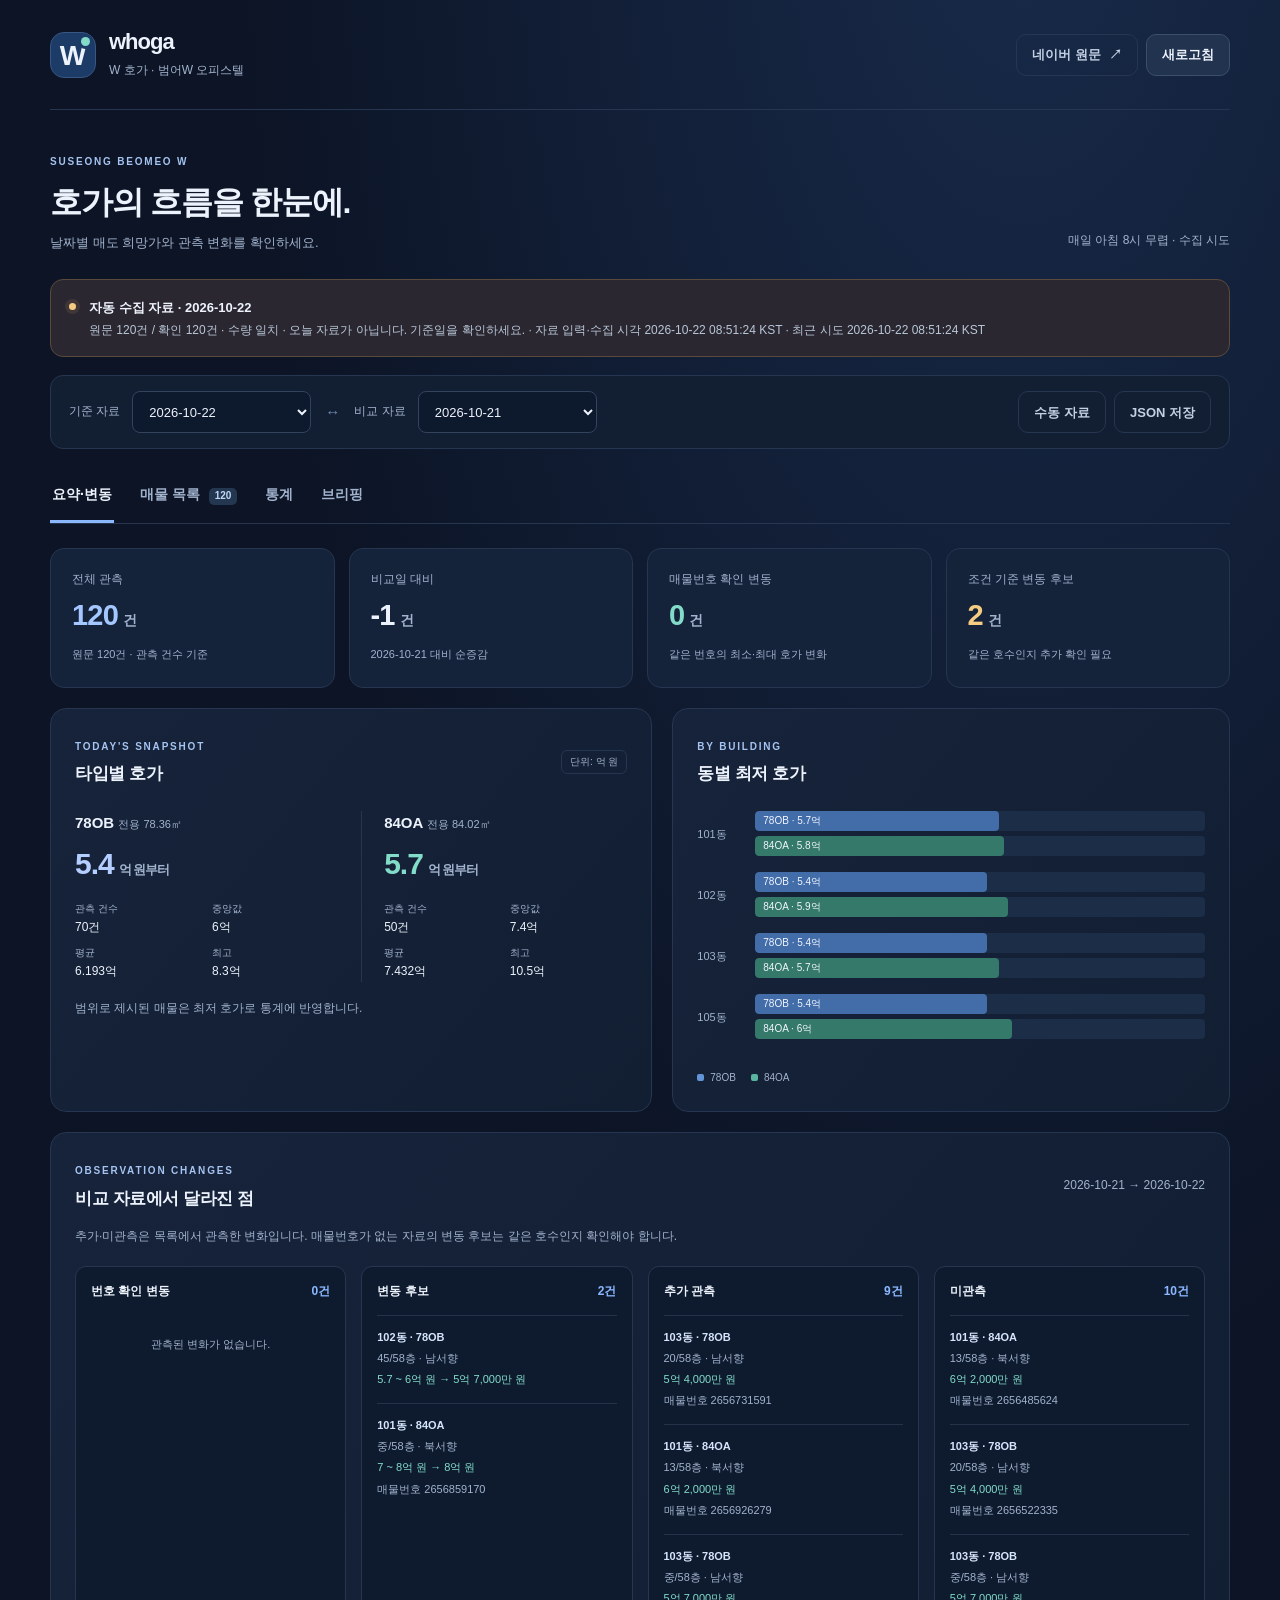
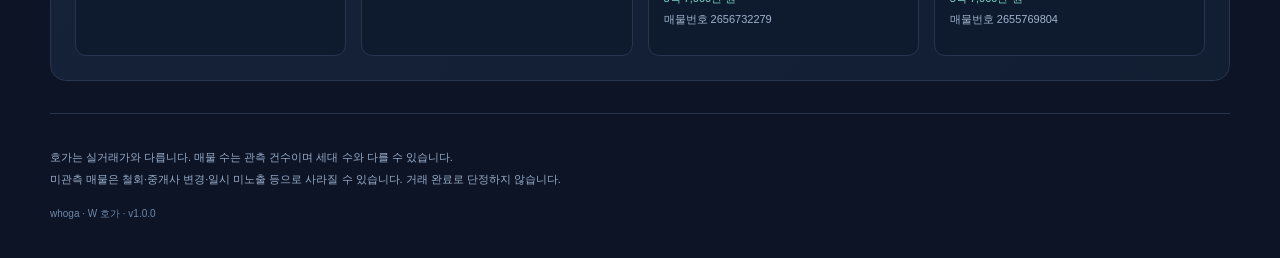
==== index.html @ 952a5834 "Improve plain text listing layout and prioritize price changes" ====
<!doctype html>
<html lang="ko">
<head>
  <meta charset="utf-8">
  <meta name="viewport" content="width=device-width,initial-scale=1">
  <meta name="theme-color" content="#0c1425">
  <meta name="description" content="수성범어W 오피스텔의 날짜별 매도 호가와 관측 변화를 확인합니다.">
  <title>whoga · W 호가 | 범어W 오피스텔</title>
  <link rel="icon" href="assets/favicon.svg" type="image/svg+xml">
  <link rel="stylesheet" href="assets/style.css?v=20261022-text">
  <script type="module" src="assets/app.mjs?v=20261022-text"></script>
</head>
<body>
  <a class="skip" href="#main">본문으로 이동</a>
  <div class="shell">
    <header class="header">
      <a class="brand" href="./" aria-label="whoga W 호가 홈"><span class="logo" aria-hidden="true">W<span></span></span><span><strong>whoga</strong><small>W 호가 · 범어W 오피스텔</small></span></a>
      <div class="header-actions"><a id="sourceLink" class="button quiet" href="https://fin.land.naver.com/complexes/140635?tab=article&articleTradeTypes=A1" target="_blank" rel="noopener noreferrer">네이버 원문 <span aria-hidden="true">↗</span></a><button id="refreshBtn" class="button" type="button">새로고침</button></div>
    </header>
    <main id="main">
      <div class="intro"><div><span class="eyebrow">SUSEONG BEOMEO W</span><h1>호가의 흐름을 한눈에.</h1><p>날짜별 매도 희망가와 관측 변화를 확인하세요.</p></div><span class="schedule" id="scheduleLabel">매일 오전 8:13 전후 · 한국시간</span></div>
      <section id="statusBanner" class="status-banner" aria-live="polite"><span class="status-dot"></span><div><strong>자료를 불러오고 있습니다.</strong><p>저장된 날짜별 데이터를 확인합니다.</p></div></section>
      <section class="toolbar" aria-label="비교 날짜 선택">
        <label>기준 자료<select id="snapshotSelect" disabled><option>불러오는 중</option></select></label>
        <span class="compare-arrow" aria-hidden="true">↔</span>
        <label>비교 자료<select id="compareSelect" disabled><option>비교 없음</option></select></label>
        <div class="toolbar-actions"><button class="button quiet" id="openImportBtn" type="button" aria-expanded="false" aria-controls="importPanel">수동 자료</button><button class="button quiet" id="exportJsonBtn" type="button" disabled>JSON 저장</button></div>
      </section>
      <section id="importPanel" class="panel import-panel" hidden aria-labelledby="importHeading">
        <div class="section-head"><div><h2 id="importHeading">수동 자료 가져오기</h2><p>자료 분석 → 결과 확인 → 서버에 저장. 저장한 자료는 날짜별로 누적됩니다.</p></div><button type="button" class="button quiet" id="closeImportBtn">닫기</button></div>
        <div class="import-grid"><div><label class="file-label" for="jsonInput">JSON 파일 선택</label><input type="file" id="jsonInput" accept="application/json,.json"><p class="muted">기존 스냅샷 모음 또는 날짜별 파일을 불러올 수 있습니다.</p><button id="clearLocalBtn" class="button quiet" type="button">이 기기의 수동 자료 지우기</button></div><div><label for="rawDate">원문 기준일</label><input type="date" id="rawDate"><label for="rawInput">네이버 매물 목록 전체 복사</label><textarea id="rawInput" rows="6" placeholder="매물 N개 등 총수와 각 매물의 동·타입·층·향·호가가 필요합니다."></textarea><button id="parseRawBtn" class="button primary" type="button">검사 후 가져오기</button></div></div><p id="importResult" class="muted" role="status"></p>
        <div class="server-save-panel">
          <div class="section-head"><div><h3>누적자료에 저장</h3><p id="pendingSaveCount">서버 미저장 0개</p></div><button id="saveServerBtn" class="button primary" type="button" disabled>서버에 저장</button></div>
          <p class="footnote">상단 ‘기준 자료’에서 선택한 수동 자료 1개를 저장합니다. 기존 자료도 선택해 저장할 수 있으며, 저장된 자료는 공개 사이트에서 함께 조회됩니다.</p>
          <details id="githubSetup"><summary>GitHub 저장 연결</summary><p class="muted">PoeticEcho/whoga 저장소의 Contents 읽기·쓰기 권한이 있는 토큰을 입력하세요. 토큰은 이 탭에서만 유지하며 기기에 기록하지 않습니다.</p><label for="githubToken">GitHub 연결 토큰</label><input id="githubToken" type="password" autocomplete="off" spellcheck="false" autocapitalize="none" placeholder="연결 토큰 입력"><p class="footnote"><a href="https://github.com/settings/personal-access-tokens/new" target="_blank" rel="noopener noreferrer">GitHub에서 토큰 만들기 ↗</a> · Repository access에서 whoga만 선택 → Contents: Read and write</p></details>
          <div class="server-connection"><span id="githubConnectionStatus" class="muted">서버 저장 시 GitHub 연결을 확인합니다.</span><button id="disconnectGithubBtn" class="button quiet" type="button">연결 해제</button></div>
          <p id="serverSaveStatus" role="status" aria-live="polite">분석한 자료를 선택하면 서버에 저장할 수 있습니다.</p><a id="serverSaveLink" target="_blank" rel="noopener noreferrer" hidden>저장 기록 확인 ↗</a>
        </div>
      </section>
      <div class="tabbar" role="tablist" aria-label="호가 메뉴">
        <button id="tab-overview" role="tab" aria-controls="panel-overview" aria-selected="true" tabindex="0" type="button">요약·변동</button>
        <button id="tab-listings" role="tab" aria-controls="panel-listings" aria-selected="false" tabindex="-1" type="button">매물 목록 <span id="listTabCount">—</span></button>
        <button id="tab-stats" role="tab" aria-controls="panel-stats" aria-selected="false" tabindex="-1" type="button">통계</button>
        <button id="tab-briefing" role="tab" aria-controls="panel-briefing" aria-selected="false" tabindex="-1" type="button">브리핑</button>
      </div>
      <div id="content" aria-busy="true">
        <section id="panel-overview" role="tabpanel" aria-labelledby="tab-overview">
          <div id="kpiGrid" class="kpi-grid"></div>
          <div class="overview-grid"><section class="panel"><div class="section-head"><div><span class="eyebrow">TODAY'S SNAPSHOT</span><h2>타입별 호가</h2></div><span class="pill">단위: 억 원</span></div><div id="typeCards" class="type-grid"></div><p class="footnote">범위로 제시된 매물은 최저 호가로 통계에 반영합니다.</p></section><section class="panel"><div class="section-head"><div><span class="eyebrow">BY BUILDING</span><h2>동별 최저 호가</h2></div></div><div id="dongChart" class="dong-chart"></div></section></div>
          <section class="panel diff-panel"><div class="section-head"><div><span class="eyebrow">OBSERVATION CHANGES</span><h2>비교 자료에서 달라진 점</h2></div><span id="compareLabel" class="muted"></span></div><p class="footnote" id="diffNote"></p><div id="diffCards" class="diff-grid"></div></section>
        </section>
        <section id="panel-listings" role="tabpanel" aria-labelledby="tab-listings" hidden>
          <div class="listing-view-bar"><label>보기 방식<select id="listingView"><option value="text">텍스트 보기</option><option value="cards">카드 보기</option></select></label><span class="muted">동·타입별로 모아 호가를 비교합니다. 현재 필터를 반영합니다.</span></div>
          <div class="panel filter-panel"><div class="filter-grid"><label>동<select id="dongFilter"><option value="">전체 동</option><option>101동</option><option>102동</option><option>103동</option><option>105동</option></select></label><label>타입<select id="typeFilter"><option value="">전체 타입</option><option>78OB</option><option>84OA</option></select></label><label>층 구간<select id="floorFilter"><option value="">전체 층</option><option>저층</option><option>중층</option><option>고층</option></select></label><label>관측 상태<select id="stateFilter"><option value="">전체 상태</option><option value="OBSERVED">추가 관측</option><option value="CHANGED">번호 확인 변동</option><option value="CANDIDATE">변동 후보</option><option value="SAME">같은 조건 유지</option></select></label><label class="search-label">검색<input type="search" id="searchInput" placeholder="층·향·중개사·설명"></label><label>정렬<select id="sortSelect"><option value="priceAsc">최저 호가순</option><option value="priceDesc">최고 호가순</option><option value="confirmDesc">확인일 최신순</option><option value="agencyDesc">공동중개 많은순</option></select></label></div><div class="filter-bottom"><label class="check-label"><input type="checkbox" id="groupToggle"> 같은 조건 묶기</label><span class="muted" id="filterCount"></span><button class="button" id="exportCsvBtn" type="button">CSV 저장</button><button class="button quiet" id="resetFiltersBtn" type="button">초기화</button></div><p id="groupNotice" class="footnote" hidden>같은 동·타입·층·향·가격을 묶어 표시합니다. 실제 동일 호수나 중복 매물 여부는 확정할 수 없습니다.</p></div>
          <section id="listingTextPanel" class="panel" hidden><div class="section-head"><div><h2>매물 텍스트</h2><p>타입 · 층 · 호가 · 중개 수를 같은 위치에서 비교합니다.</p></div><div class="report-actions"><button class="button primary" id="copyListingsBtn" type="button">목록 복사</button><button class="button" id="saveListingsBtn" type="button">TXT 저장</button></div></div><pre id="listingText" class="briefing-text plain-list aligned-list" tabindex="0" aria-label="동별 매물 목록"></pre><details class="listing-details"><summary>향 · 매물번호 · 중개사 상세 보기</summary><div id="listingDetails"></div></details></section>
          <div id="listingGrid" class="listing-grid"></div>
        </section>
        <section id="panel-stats" role="tabpanel" aria-labelledby="tab-stats" hidden>
          <section class="panel"><div class="section-head"><div><span class="eyebrow">PRICE DISTRIBUTION</span><h2>가격대별 관측 건수</h2></div></div><div id="bandChart" class="band-chart"></div></section>
          <section class="panel"><div class="section-head"><div><h2>동·타입별 상세 통계</h2><p>범위 매물의 최저값 기준 · 단위: 억 원</p></div></div><div class="table-wrap" tabindex="0" role="region" aria-label="상세 통계표. 작은 화면에서는 좌우로 이동할 수 있습니다."><table><thead><tr><th scope="col">동</th><th scope="col">타입</th><th scope="col">관측</th><th scope="col">최저</th><th scope="col">중앙값</th><th scope="col">평균</th><th scope="col">최고</th></tr></thead><tbody id="statsRows"></tbody></table></div></section>
          <section class="panel"><div class="section-head"><div><h2>보관 중인 자료</h2><p>제공 자료와 자동 수집 자료의 출처·수량을 구분합니다.</p></div></div><div id="historyList" class="history-list"></div></section>
        </section>
        <section id="panel-briefing" role="tabpanel" aria-labelledby="tab-briefing" hidden>
          <section class="panel"><div class="section-head report-head"><div><span class="eyebrow">DAILY BRIEFING</span><h2>범어W 모닝 브리핑</h2><p>선택한 자료의 실제 관측 시각·가격을 표시합니다.</p></div><div class="report-actions"><button class="button primary" id="copyBriefBtn" type="button">내용 복사</button><button class="button" id="saveBriefBtn" type="button">TXT 저장</button></div></div><label class="report-format">리포트<select id="briefingFormat"><option value="all">요약·변동</option><option value="summary">모닝 브리핑</option><option value="changes">변동 리포트</option><option value="listings">전체 매물</option></select></label><pre id="briefingText" class="briefing-text plain-list"></pre><p class="footnote">필요한 리포트를 골라 카카오톡 등에 붙여넣을 수 있습니다. 매물 목록 탭의 텍스트 보기는 필터 결과만 복사합니다.</p></section>
        </section>
      </div>
      <noscript><p class="panel">날짜별 자료를 조회하려면 브라우저의 JavaScript를 활성화해 주세요.</p></noscript>
      <footer><p>호가는 실거래가와 다릅니다. 매물 수는 관측 건수이며 세대 수와 다를 수 있습니다.</p><p>미관측 매물은 철회·중개사 변경·일시 미노출 등으로 사라질 수 있습니다. 거래 완료로 단정하지 않습니다.</p><span>whoga · W 호가 · v1.0.0</span></footer>
    </main>
  </div>
  <div id="toast" role="status" aria-live="polite" hidden></div>
</body>
</html>
---- assets/style.css ----
:root{color-scheme:dark;--bg:#0c1425;--panel:#131f34;--border:#263650;--text:#edf3fc;--muted:#a2b3cd;--blue:#8bb7ff;--mint:#82dcc9;--amber:#f6cc83;--rose:#f0a3ad}
*{box-sizing:border-box}body{margin:0;background:radial-gradient(ellipse at 80% -10%,#182b4b 0,transparent 55%),var(--bg);color:var(--text);font:15px/1.65 -apple-system,BlinkMacSystemFont,"Segoe UI","Noto Sans KR",sans-serif;word-break:keep-all}button,input,select,textarea{font:inherit}button,a,input,select,textarea{-webkit-tap-highlight-color:transparent}button,a{touch-action:manipulation}a{color:var(--blue);text-decoration:none}button{cursor:pointer}button:disabled,select:disabled{opacity:.5;cursor:wait}button:focus-visible,a:focus-visible,input:focus-visible,select:focus-visible,textarea:focus-visible,[tabindex="0"]:focus-visible{outline:3px solid var(--blue);outline-offset:3px}[hidden]{display:none!important}.shell{max-width:1240px;padding:0 30px;margin:auto}.header{display:flex;align-items:center;justify-content:space-between;gap:20px;padding:28px 0;border-bottom:1px solid var(--border)}.brand{display:flex;gap:13px;align-items:center;color:var(--text)}.brand strong{display:block;font-size:22px;line-height:1.3;letter-spacing:-1px}.brand small{font-size:12px;color:var(--muted)}.logo{position:relative;display:grid;place-items:center;width:46px;height:46px;background:#1c3b67;border:1px solid #365783;border-radius:14px;font-weight:850;font-size:28px;letter-spacing:-3px;padding-right:3px}.logo span{position:absolute;width:9px;height:9px;border-radius:50%;right:5px;top:4px;background:var(--mint);box-shadow:0 0 0 3px #1c3b67}.header-actions,.toolbar-actions{display:flex;gap:8px;align-items:center}.button{display:inline-flex;justify-content:center;align-items:center;gap:8px;min-height:42px;border:1px solid #3b4e6a;border-radius:10px;padding:8px 15px;background:#22334f;color:var(--text);font-size:13px;font-weight:600;white-space:nowrap}.button:hover{background:#304566}.button.quiet{background:transparent;border-color:var(--border);color:#c3d0e3}.button.quiet:hover{background:#1c2c45}.button.primary{background:#9fc3ff;border-color:transparent;color:#102240}.button.primary:hover{background:#b5d1ff}.intro{display:flex;align-items:end;justify-content:space-between;gap:20px;margin:38px 0 25px}.eyebrow{font-size:10px;letter-spacing:1.8px;font-weight:750;color:#a5c4f1}.intro h1{font-size:32px;font-weight:750;line-height:1.35;letter-spacing:-1.2px;margin:8px 0}.intro p,.section-head p{color:var(--muted);margin:6px 0 0;font-size:13px}.schedule{font-size:12px;color:var(--muted);white-space:nowrap;padding-bottom:3px}.status-banner{display:flex;gap:13px;align-items:flex-start;background:#162a3b;border:1px solid #2b4a5e;border-radius:13px;padding:15px 18px;margin-bottom:18px}.status-banner strong{font-size:13px}.status-banner p{font-size:12px;margin:2px 0 0;color:#b8c7d8}.status-dot{flex-shrink:0;margin-top:8px;width:7px;height:7px;background:var(--mint);border-radius:50%;box-shadow:0 0 0 4px #82dcc919}.status-banner.warn{background:#2b2730;border-color:#5a4a3c}.status-banner.warn .status-dot{background:var(--amber);box-shadow:0 0 0 4px #f6cc8318}.status-banner.error{background:#302330;border-color:#65424e}.status-banner.error .status-dot{background:var(--rose);box-shadow:0 0 0 4px #f0a3ad18}.toolbar{display:flex;align-items:center;gap:14px;background:#121f33;border:1px solid var(--border);border-radius:13px;padding:15px 18px}.toolbar label{display:flex;gap:12px;align-items:center;font-size:12px;color:var(--muted)}label{display:block;font-size:12px;color:var(--muted)}select,input[type="search"],input[type="date"],textarea{color:var(--text);background:#0d192d;border:1px solid #33435d;border-radius:8px;padding:9px 12px;min-height:42px;max-width:100%;font-size:13px}select{cursor:pointer}textarea{resize:vertical;width:100%;margin:7px 0 12px;font-family:inherit;word-break:break-word}select option{background:#16243c}.toolbar select{max-width:240px}.compare-arrow{color:#6f88ad}.toolbar-actions{margin-left:auto}.tabbar{display:flex;gap:24px;overflow-x:auto;border-bottom:1px solid var(--border);margin:20px 0 24px}.tabbar button{background:none;border:none;border-bottom:3px solid transparent;color:var(--muted);padding:14px 2px;font-size:14px;white-space:nowrap;font-weight:650;min-height:50px}.tabbar button[aria-selected="true"]{border-color:var(--blue);color:var(--text)}.tabbar span{display:inline-block;color:#c0d7f7;background:#243750;padding:0 6px;margin-left:5px;border-radius:5px;font-size:10px}.panel{background:linear-gradient(130deg,#16233a,#121e32);border:1px solid var(--border);border-radius:16px;padding:24px;margin-bottom:20px}.section-head{display:flex;align-items:center;justify-content:space-between;gap:15px;margin-bottom:20px}.section-head h2{font-size:17px;margin:3px 0;font-weight:650;letter-spacing:-.4px}.section-head .muted{font-size:12px}.pill{font-size:10px;color:var(--muted);border:1px solid var(--border);border-radius:6px;padding:3px 8px;white-space:nowrap}.kpi-grid{display:grid;grid-template-columns:repeat(4,1fr);gap:14px;margin-bottom:20px}.kpi{border:1px solid var(--border);border-radius:14px;background:#14223a;padding:21px}.kpi p{color:var(--muted);font-size:12px;margin:0}.kpi strong{display:block;font-size:29px;letter-spacing:-.8px;font-weight:700;margin:5px 0;line-height:1.4}.kpi small{font-size:11px;color:var(--muted)}.kpi .unit{font-size:14px;color:var(--muted);margin-left:5px}.kpi.blue strong{color:#a5c7ff}.kpi.mint strong{color:var(--mint)}.kpi.amber strong{color:var(--amber)}.overview-grid{display:grid;grid-template-columns:1.08fr 1fr;gap:20px}.type-grid{display:grid;grid-template-columns:1fr 1fr;gap:20px}.type-card+ .type-card{border-left:1px solid var(--border);padding-left:22px}.type-card h3{margin:0 0 8px;font-size:15px}.type-card h3 small{font-size:11px;color:var(--muted);font-weight:400}.type-card .type-min{font-size:30px;line-height:1.3;font-weight:700;letter-spacing:-1px;color:#b3ceff}.type-card:last-child .type-min{color:var(--mint)}.type-card .type-min span{font-size:13px;color:var(--muted);margin-left:5px}.type-meta{display:grid;grid-template-columns:1fr 1fr;gap:8px;margin-top:18px;font-size:12px}.type-meta span{color:var(--muted);display:block;font-size:10px}.footnote,.muted{color:var(--muted);font-size:12px}.footnote{margin:16px 0 0;line-height:1.7}.dong-chart{display:grid;gap:16px}.dong-row{display:grid;grid-template-columns:44px 1fr;gap:14px;align-items:center}.dong-row>span{font-size:11px;color:var(--muted)}.dong-bars{display:grid;gap:5px}.price-bar{position:relative;height:20px;border-radius:4px;background:#1b2d47;overflow:hidden}.price-bar i{display:block;height:100%;background:#426da9;border-radius:4px}.price-bar.mint i{background:#347969}.price-bar span{position:absolute;top:0;left:8px;font-size:10px;color:#f1f5fe;line-height:20px}.chart-legend{font-size:10px;color:var(--muted);margin-top:15px;display:flex;gap:15px}.chart-legend span:before{content:"";display:inline-block;width:7px;height:7px;background:#6394d7;border-radius:2px;margin-right:6px}.chart-legend span:last-child:before{background:#59b4a0}.diff-panel>.footnote{margin-top:-10px;margin-bottom:20px}.diff-grid{display:grid;grid-template-columns:repeat(4,minmax(0,1fr));gap:15px}.diff-column{background:#0e1b2f;border:1px solid var(--border);border-radius:11px;padding:15px;min-width:0}.diff-title{display:flex;justify-content:space-between;gap:10px;font-size:12px;margin:0 0 13px}.diff-title span{color:var(--blue)}.diff-list{max-height:325px;overflow-y:auto;scrollbar-width:thin}.diff-item{padding:12px 0;border-top:1px solid #25334a;font-size:11px}.diff-item strong{display:block;font-weight:600;color:#d6e5fc}.diff-item .price{color:var(--mint);display:block;margin:3px 0}.diff-item p{color:var(--muted);margin:3px 0}.empty{padding:28px 15px;color:var(--muted);font-size:13px;text-align:center}.diff-list>.empty{padding:20px 0;font-size:11px}.filter-grid{display:grid;grid-template-columns:repeat(4,1fr) 1.7fr 1.35fr;gap:12px}.filter-grid select,.filter-grid input{display:block;width:100%;margin-top:5px}.filter-bottom{display:flex;align-items:center;gap:12px;margin-top:18px;flex-wrap:wrap}.filter-bottom #filterCount{margin-right:auto}.check-label{display:flex;gap:6px;align-items:center;min-height:40px}.check-label input{accent-color:var(--blue);width:16px;height:16px}.filter-bottom .button{min-height:36px;font-size:11px;padding:5px 12px}.listing-grid{display:grid;grid-template-columns:repeat(3,minmax(0,1fr));gap:15px}.listing-card{background:#14223a;border:1px solid var(--border);border-radius:13px;padding:19px;min-width:0}.listing-head{display:flex;justify-content:space-between;gap:8px;font-size:12px;align-items:center}.listing-head strong{font-weight:650}.badge{font-size:9px;padding:2px 7px;border-radius:5px;border:1px solid #395170;color:#b2c9e9;white-space:nowrap}.badge.OBSERVED{color:var(--mint);border-color:#356454;background:#173831}.badge.CHANGED{color:#b7d2ff;background:#203e65}.badge.CANDIDATE{color:var(--amber);border-color:#655239;background:#332d25}.listing-price{font-size:23px;letter-spacing:-.8px;font-weight:700;line-height:1.35;margin:14px 0 5px;word-break:normal}.listing-meta{font-size:12px;color:#bacbe2;margin:0}.listing-desc{color:var(--muted);font-size:11px;margin:12px 0 0;line-height:1.8;overflow-wrap:anywhere}.listing-foot{border-top:1px solid var(--border);margin-top:14px;padding-top:11px;display:flex;gap:8px;justify-content:space-between;font-size:10px;color:var(--muted)}.listing-foot span{overflow-wrap:anywhere}.listing-count{display:block;margin-top:12px;font-size:11px;color:var(--amber)}.table-wrap{overflow-x:auto}table{border-collapse:collapse;text-align:right;white-space:nowrap;width:100%;font-size:12px}th,td{padding:13px 12px;border-bottom:1px solid var(--border)}th{color:var(--muted);font-weight:500;font-size:11px}th:first-child,td:first-child{text-align:left}td:nth-child(4){color:var(--mint)}tbody tr:last-child td{border:0}.band-chart{display:grid;gap:12px}.band-row{display:grid;grid-template-columns:80px 1fr 40px;gap:15px;font-size:12px;align-items:center}.band-track{height:22px;background:#0e1b2f;border-radius:5px;display:flex;overflow:hidden}.band-track i{background:#5d87c1}.band-track i+ i{background:#55aa96}.band-row strong{font-weight:500;color:var(--muted);text-align:right}.history-list{display:grid}.history-row{display:grid;grid-template-columns:1.6fr 1fr 1fr 1.4fr;gap:16px;padding:14px 0;border-top:1px solid var(--border);font-size:12px;align-items:center}.history-row .warn-text{color:var(--amber)}.history-row>span:last-child{text-align:right}.briefing-text{padding:24px;background:#0b1729;border:1px solid var(--border);border-radius:12px;font:14px/2 -apple-system,BlinkMacSystemFont,"Segoe UI",sans-serif;white-space:pre-wrap;word-break:keep-all}.info-note{padding:14px 16px;border-radius:9px;background:#1b2b43;font-size:12px;color:#b7c7dd}.import-panel{margin-top:16px}.import-grid{display:grid;grid-template-columns:1fr 1.4fr;gap:28px}.file-label{margin-bottom:10px}.import-grid input[type="file"]{width:100%;font-size:12px}.import-grid input[type="file"]::file-selector-button{padding:9px 12px;background:#253954;border:1px solid #455b7a;border-radius:7px;color:#ecf3ff;margin-right:8px;cursor:pointer}.import-grid input[type="date"]{margin:7px 0 14px}.import-grid .muted{margin:12px 0 20px}footer{padding:30px 0 35px;margin-top:32px;border-top:1px solid var(--border);color:#9aaecb;font-size:11px}footer p{margin:4px 0}footer span{display:block;margin-top:18px;color:#6f87a9;font-size:10px}#toast{position:fixed;bottom:22px;left:50%;transform:translateX(-50%);padding:12px 20px;max-width:calc(100% - 30px);background:#d3e4fc;color:#112743;border-radius:10px;box-shadow:0 6px 30px #0005;font-size:13px;z-index:20}.skip{position:absolute;left:10px;top:-100px;padding:10px;background:#b1cfff;color:#112743;z-index:50}.skip:focus{top:10px}.good-text{color:var(--mint)}.warn-text{color:var(--amber)}
@media(max-width:1100px){.diff-grid{grid-template-columns:repeat(2,minmax(0,1fr))}.filter-grid{grid-template-columns:repeat(4,1fr)}.search-label{grid-column:span 2}.filter-grid label:last-child{grid-column:span 2}.toolbar{flex-wrap:wrap}.toolbar-actions{margin-left:0}.listing-grid{grid-template-columns:repeat(2,minmax(0,1fr))}}
@media(max-width:760px){.shell{padding:0 19px}.header{padding:20px 0;gap:10px}.brand small{font-size:10px}.brand strong{font-size:20px}.logo{width:39px;height:39px;font-size:25px;border-radius:11px}.brand{gap:10px}.header-actions .button{padding:7px 10px;font-size:11px;min-height:38px}.intro{display:block;margin:27px 0 20px}.intro h1{font-size:27px;margin:5px 0}.intro p{font-size:12px}.eyebrow{font-size:9px}.schedule{display:block;font-size:10px;margin-top:13px}.status-banner{padding:13px 14px;gap:11px}.status-banner strong{font-size:12px}.status-banner p{font-size:11px;line-height:1.7}.toolbar{padding:13px;gap:10px}.toolbar label{flex:1;min-width:0;display:block;font-size:10px}.toolbar select{display:block;width:100%;font-size:11px;padding:8px;margin-top:5px;min-height:40px}.compare-arrow{padding-top:15px;font-size:12px}.toolbar-actions{flex-basis:100%;justify-content:flex-end}.toolbar-actions .button{font-size:11px;min-height:33px;padding:5px 11px}.tabbar{gap:20px;margin-top:9px;margin-bottom:20px}.tabbar button{font-size:12px;padding:11px 0}.panel{padding:19px;border-radius:13px}.section-head{margin-bottom:17px}.section-head h2{font-size:16px}.section-head p{font-size:11px}.kpi-grid{grid-template-columns:repeat(2,1fr);gap:10px}.kpi{padding:16px}.kpi p{font-size:11px}.kpi strong{font-size:25px;margin:4px 0}.kpi small{font-size:10px}.overview-grid{grid-template-columns:1fr;gap:0}.type-card .type-min{font-size:28px}.type-meta{margin-top:15px}.diff-grid{gap:10px}.diff-column{padding:12px}.diff-title{font-size:11px;gap:5px}.diff-item{font-size:10px}.diff-panel .section-head{display:block}.diff-panel .section-head>span{display:block;margin-top:5px}.footnote{font-size:11px}.filter-grid{grid-template-columns:repeat(2,1fr);gap:11px}.filter-grid label:last-child{grid-column:span 2}.filter-bottom{gap:7px;margin-top:10px}.filter-bottom #filterCount{flex-basis:100%;font-size:11px}.check-label{font-size:11px}.listing-grid{gap:12px}.listing-card{padding:15px}.listing-price{font-size:21px}.listing-head{font-size:11px;flex-wrap:wrap}.listing-meta{font-size:11px}.listing-desc{font-size:10px}.listing-foot{display:block;font-size:9px}.listing-foot span{display:block}.listing-foot span+span{margin-top:3px}.badge{font-size:9px}.history-row{grid-template-columns:1.2fr 1fr;gap:6px;font-size:11px}.history-row>span:last-child{text-align:left}.band-row{grid-template-columns:68px 1fr 32px;gap:9px;font-size:10px}.import-grid{grid-template-columns:1fr;gap:22px}.briefing-text{padding:17px;font-size:12px}.info-note{font-size:11px}.table-wrap{margin:0 -4px}th,td{padding:10px}.section-head .button{font-size:11px;padding:7px 11px}footer{font-size:10px;margin-top:20px;padding-top:23px}}
@media(max-width:420px){.shell{padding:0 14px}.header-actions{gap:5px}.header-actions .button{padding:6px 8px;font-size:10px}.brand small{font-size:9px}.listing-grid{grid-template-columns:1fr}.listing-foot{display:flex}.listing-foot span+span{margin-top:0}.listing-head{font-size:12px}.listing-price{font-size:24px}.listing-meta{font-size:12px}.listing-desc{font-size:11px}.diff-grid{grid-template-columns:1fr}.diff-list{max-height:240px}.diff-title{font-size:12px}.diff-item{font-size:11px}.type-card+ .type-card{padding-left:15px}.type-grid{gap:15px}}
.listing-view-bar{display:flex;align-items:center;gap:16px;margin:0 0 18px;flex-wrap:wrap}.listing-view-bar label,.report-format{display:flex;align-items:center;gap:12px}.listing-view-bar select,.report-format select{min-width:145px}.report-actions{display:flex;gap:8px;flex-wrap:wrap}.report-actions .button{white-space:nowrap}.plain-list{font-family:ui-monospace,SFMono-Regular,Consolas,"Noto Sans KR",monospace;line-height:1.9;word-break:normal;overflow-wrap:anywhere;margin-bottom:0;user-select:text;min-width:0}.report-head{align-items:flex-start}.report-format{margin-bottom:18px}.report-format select{min-width:180px}
@media(max-width:760px){.report-head{flex-wrap:wrap}.report-actions{gap:7px}.report-actions .button{min-height:40px;font-size:12px;padding:7px 12px}.listing-view-bar{gap:10px}.listing-view-bar>.muted{font-size:11px}.plain-list{padding:14px;font-size:12px;line-height:1.9}.report-format select{min-height:44px}.listing-view-bar select{min-height:44px}}
@media(prefers-reduced-motion:no-preference){.button{transition:background .15s}.tabbar button{transition:color .15s,border-color .15s}}


.server-save-panel { margin-top: 20px; padding: 20px; border: 1px solid var(--line, #dce3ec); border-radius: 14px; }
.server-save-panel h3 { margin: 0 0 6px; }
.server-save-panel details { margin: 16px 0; }
.server-save-panel summary { cursor: pointer; font-weight: 600; }
.server-save-panel input { width: 100%; max-width: 560px; }
.server-save-panel p { overflow-wrap: anywhere; }
.server-connection { display: flex; align-items: center; justify-content: space-between; gap: 12px; flex-wrap: wrap; }
#serverSaveStatus { font-weight: 600; line-height: 1.7; }
#serverSaveLink { color: var(--blue, #2964df); }
@media (max-width: 600px) { .server-save-panel { padding: 14px; } .server-save-panel .section-head { align-items: flex-start; gap: 12px; flex-wrap: wrap; } }

.aligned-list{white-space:pre;overflow-x:auto;overflow-wrap:normal;word-break:normal;font-family:ui-monospace,SFMono-Regular,Menlo,Consolas,monospace;font-variant-numeric:tabular-nums;letter-spacing:0;line-height:1.85}.listing-details{margin-top:18px;font-size:13px}.listing-details summary{cursor:pointer;padding:12px 0;min-height:44px}.listing-detail-row{border-bottom:1px solid var(--border);font-size:12px}.listing-detail-row p{color:var(--muted);overflow-wrap:anywhere}.listing-details summary:focus-visible,.aligned-list:focus-visible{outline:2px solid var(--blue);outline-offset:4px}@media(max-width:760px){.aligned-list{padding:12px 8px;font-size:12px;margin-left:-8px;margin-right:-8px}.listing-detail-row summary{line-height:1.7}}
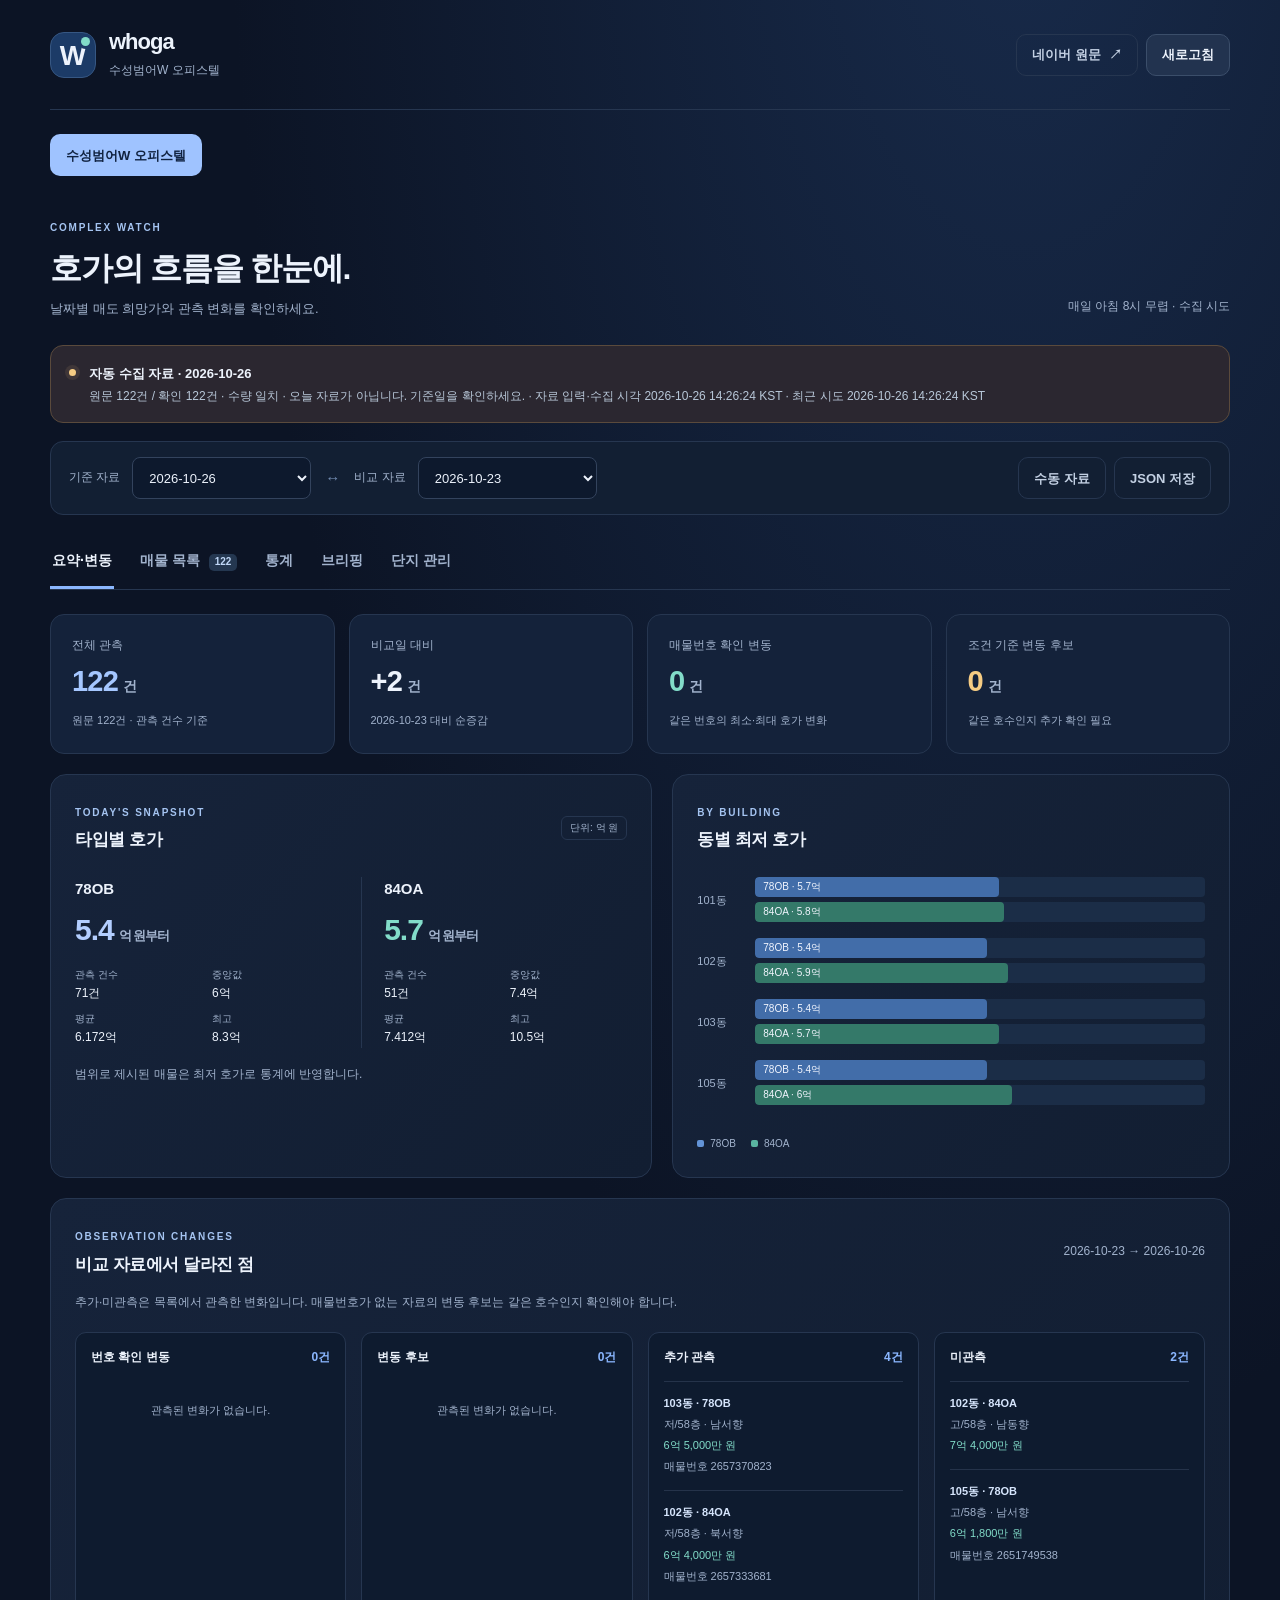
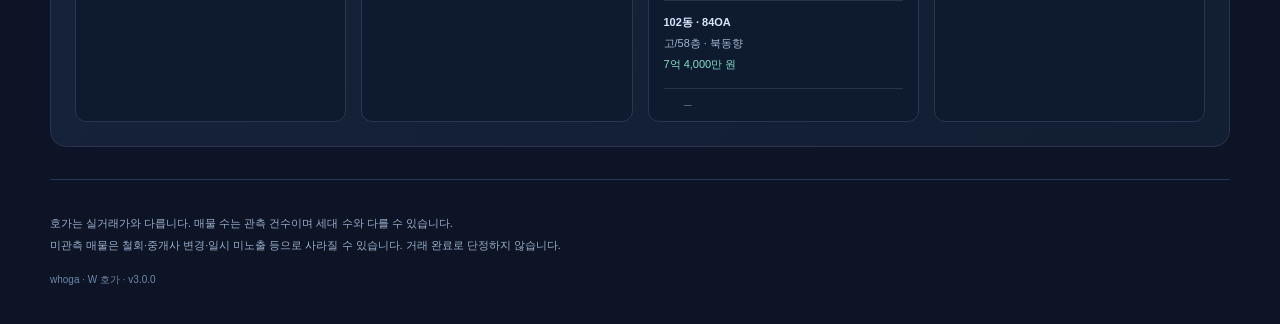
==== commit 4451f094: "feat: manage up to three complexes with persistent NAS rotation and isolated publication" ====
--- a/index.html
+++ b/index.html
@@ -7,8 +7,8 @@
   <meta name="description" content="수성범어W 오피스텔의 날짜별 매도 호가와 관측 변화를 확인합니다.">
   <title>whoga · W 호가 | 범어W 오피스텔</title>
   <link rel="icon" href="assets/favicon.svg" type="image/svg+xml">
-  <link rel="stylesheet" href="assets/style.css?v=20261022-text">
-  <script type="module" src="assets/app.mjs?v=20261022-text"></script>
+  <link rel="stylesheet" href="assets/style.css?v=3.0.0">
+  <script type="module" src="assets/app.mjs?v=3.0.0"></script>
 </head>
 <body>
   <a class="skip" href="#main">본문으로 이동</a>
@@ -18,7 +18,8 @@
       <div class="header-actions"><a id="sourceLink" class="button quiet" href="https://fin.land.naver.com/complexes/140635?tab=article&articleTradeTypes=A1" target="_blank" rel="noopener noreferrer">네이버 원문 <span aria-hidden="true">↗</span></a><button id="refreshBtn" class="button" type="button">새로고침</button></div>
     </header>
     <main id="main">
-      <div class="intro"><div><span class="eyebrow">SUSEONG BEOMEO W</span><h1>호가의 흐름을 한눈에.</h1><p>날짜별 매도 희망가와 관측 변화를 확인하세요.</p></div><span class="schedule" id="scheduleLabel">매일 오전 8:13 전후 · 한국시간</span></div>
+<nav id="complexTabs" class="complex-tabs" aria-label="단지 선택"></nav>
+      <div class="intro"><div><span class="eyebrow">COMPLEX WATCH</span><h1>호가의 흐름을 한눈에.</h1><p>날짜별 매도 희망가와 관측 변화를 확인하세요.</p></div><span class="schedule" id="scheduleLabel">매일 오전 8:13 전후 · 한국시간</span></div>
       <section id="statusBanner" class="status-banner" aria-live="polite"><span class="status-dot"></span><div><strong>자료를 불러오고 있습니다.</strong><p>저장된 날짜별 데이터를 확인합니다.</p></div></section>
       <section class="toolbar" aria-label="비교 날짜 선택">
         <label>기준 자료<select id="snapshotSelect" disabled><option>불러오는 중</option></select></label>
@@ -42,8 +43,9 @@
         <button id="tab-listings" role="tab" aria-controls="panel-listings" aria-selected="false" tabindex="-1" type="button">매물 목록 <span id="listTabCount">—</span></button>
         <button id="tab-stats" role="tab" aria-controls="panel-stats" aria-selected="false" tabindex="-1" type="button">통계</button>
         <button id="tab-briefing" role="tab" aria-controls="panel-briefing" aria-selected="false" tabindex="-1" type="button">브리핑</button>
+        <button id="tab-manage" role="tab" aria-controls="panel-manage" aria-selected="false" tabindex="-1" type="button">단지 관리</button>
       </div>
-      <div id="content" aria-busy="true">
+      <div id="content" aria-busy="true"><section id="panel-manage" role="tabpanel" aria-labelledby="tab-manage" hidden><div class="panel"><h2>단지 관리</h2><p>네이버 단지 주소 끝의 숫자를 입력하세요. 아파트·오피스텔 매매를 최대 3개 단지까지 순환 수집합니다.</p><form id="collectionPlan"><div class="plan-row"><label>단지 번호 1<input id="complexNumber0" inputmode="numeric" pattern="[1-9][0-9]{0,11}" maxlength="12" placeholder="140635" required></label><label>별칭 (선택)<input id="complexLabel0" maxlength="60" placeholder="단지 이름"></label></div><div class="plan-row"><label>단지 번호 2<input id="complexNumber1" inputmode="numeric" pattern="[1-9][0-9]{0,11}" maxlength="12" placeholder="선택" ></label><label>별칭 (선택)<input id="complexLabel1" maxlength="60" placeholder="단지 이름"></label></div><div class="plan-row"><label>단지 번호 3<input id="complexNumber2" inputmode="numeric" pattern="[1-9][0-9]{0,11}" maxlength="12" placeholder="선택" ></label><label>별칭 (선택)<input id="complexLabel2" maxlength="60" placeholder="단지 이름"></label></div><label>수집 간격<select id="rotationHours"><option value="1">1시간마다 한 단지</option><option value="3">3시간마다 한 단지</option><option value="6" selected>6시간마다 한 단지</option></select></label><p id="rotationSummary" class="footnote"></p><label class="check-label"><input id="rotationEnabled" type="checkbox" checked> 순환 수집 및 성공 후 자동 업로드 켜기</label><p class="footnote">저장하면 NAS 3.0 이상이 약 5분 이내 설정을 읽고 첫 단지부터 수집합니다. NAS 전원·인터넷·토큰이 유지되어야 합니다. 실패한 수집은 다음 차례로 넘어가며 기존 자료를 보존합니다.</p><label>설정 저장용 GitHub 토큰<input id="planToken" type="password" autocomplete="off" spellcheck="false" placeholder="whoga 저장소 Contents 읽기·쓰기 권한"></label><p class="footnote">토큰은 이번 저장 요청에만 사용하며 브라우저 저장소에 기록하지 않습니다. 단지 번호·별칭·주기는 공개 저장소에 저장됩니다.</p><button id="savePlan" class="button primary" type="submit">단지·주기 설정 저장</button><p id="planMessage" role="status" aria-live="polite"></p><a id="planCommit" target="_blank" rel="noopener noreferrer" hidden>설정 저장 기록 ↗</a></form></div></section>
         <section id="panel-overview" role="tabpanel" aria-labelledby="tab-overview">
           <div id="kpiGrid" class="kpi-grid"></div>
           <div class="overview-grid"><section class="panel"><div class="section-head"><div><span class="eyebrow">TODAY'S SNAPSHOT</span><h2>타입별 호가</h2></div><span class="pill">단위: 억 원</span></div><div id="typeCards" class="type-grid"></div><p class="footnote">범위로 제시된 매물은 최저 호가로 통계에 반영합니다.</p></section><section class="panel"><div class="section-head"><div><span class="eyebrow">BY BUILDING</span><h2>동별 최저 호가</h2></div></div><div id="dongChart" class="dong-chart"></div></section></div>
@@ -61,14 +63,15 @@
           <section class="panel"><div class="section-head"><div><h2>보관 중인 자료</h2><p>제공 자료와 자동 수집 자료의 출처·수량을 구분합니다.</p></div></div><div id="historyList" class="history-list"></div></section>
         </section>
         <section id="panel-briefing" role="tabpanel" aria-labelledby="tab-briefing" hidden>
-          <section class="panel"><div class="section-head report-head"><div><span class="eyebrow">DAILY BRIEFING</span><h2>범어W 모닝 브리핑</h2><p>선택한 자료의 실제 관측 시각·가격을 표시합니다.</p></div><div class="report-actions"><button class="button primary" id="copyBriefBtn" type="button">내용 복사</button><button class="button" id="saveBriefBtn" type="button">TXT 저장</button></div></div><label class="report-format">리포트<select id="briefingFormat"><option value="all">요약·변동</option><option value="summary">모닝 브리핑</option><option value="changes">변동 리포트</option><option value="listings">전체 매물</option></select></label><pre id="briefingText" class="briefing-text plain-list"></pre><p class="footnote">필요한 리포트를 골라 카카오톡 등에 붙여넣을 수 있습니다. 매물 목록 탭의 텍스트 보기는 필터 결과만 복사합니다.</p></section>
+          <section class="panel"><div class="section-head report-head"><div><span class="eyebrow">DAILY BRIEFING</span><h2>단지 모닝 브리핑</h2><p>선택한 자료의 실제 관측 시각·가격을 표시합니다.</p></div><div class="report-actions"><button class="button primary" id="copyBriefBtn" type="button">내용 복사</button><button class="button" id="saveBriefBtn" type="button">TXT 저장</button></div></div><label class="report-format">리포트<select id="briefingFormat"><option value="all">요약·변동</option><option value="summary">모닝 브리핑</option><option value="changes">변동 리포트</option><option value="listings">전체 매물</option></select></label><pre id="briefingText" class="briefing-text plain-list"></pre><p class="footnote">필요한 리포트를 골라 카카오톡 등에 붙여넣을 수 있습니다. 매물 목록 탭의 텍스트 보기는 필터 결과만 복사합니다.</p></section>
         </section>
       </div>
       <noscript><p class="panel">날짜별 자료를 조회하려면 브라우저의 JavaScript를 활성화해 주세요.</p></noscript>
-      <footer><p>호가는 실거래가와 다릅니다. 매물 수는 관측 건수이며 세대 수와 다를 수 있습니다.</p><p>미관측 매물은 철회·중개사 변경·일시 미노출 등으로 사라질 수 있습니다. 거래 완료로 단정하지 않습니다.</p><span>whoga · W 호가 · v1.0.0</span></footer>
+      <footer><p>호가는 실거래가와 다릅니다. 매물 수는 관측 건수이며 세대 수와 다를 수 있습니다.</p><p>미관측 매물은 철회·중개사 변경·일시 미노출 등으로 사라질 수 있습니다. 거래 완료로 단정하지 않습니다.</p><span>whoga · W 호가 · v3.0.0</span></footer>
     </main>
   </div>
   <div id="toast" role="status" aria-live="polite" hidden></div>
+<script type="module" src="assets/complexes.mjs?v=3"></script>
 </body>
 </html>
 
--- a/assets/style.css
+++ b/assets/style.css
@@ -20,3 +20,7 @@
 @media (max-width: 600px) { .server-save-panel { padding: 14px; } .server-save-panel .section-head { align-items: flex-start; gap: 12px; flex-wrap: wrap; } }
 
 .aligned-list{white-space:pre;overflow-x:auto;overflow-wrap:normal;word-break:normal;font-family:ui-monospace,SFMono-Regular,Menlo,Consolas,monospace;font-variant-numeric:tabular-nums;letter-spacing:0;line-height:1.85}.listing-details{margin-top:18px;font-size:13px}.listing-details summary{cursor:pointer;padding:12px 0;min-height:44px}.listing-detail-row{border-bottom:1px solid var(--border);font-size:12px}.listing-detail-row p{color:var(--muted);overflow-wrap:anywhere}.listing-details summary:focus-visible,.aligned-list:focus-visible{outline:2px solid var(--blue);outline-offset:4px}@media(max-width:760px){.aligned-list{padding:12px 8px;font-size:12px;margin-left:-8px;margin-right:-8px}.listing-detail-row summary{line-height:1.7}}
+
+.complex-tabs{display:flex;gap:10px;flex-wrap:wrap;margin:24px 0}.plan-row{display:grid;grid-template-columns:1fr 1fr;gap:16px;margin:16px 0}#collectionPlan{max-width:720px}#collectionPlan label{display:block;margin:14px 0}#collectionPlan input:not([type=checkbox]),#collectionPlan select{display:block;width:100%;margin-top:8px}#collectionPlan .check-label{display:flex}#planMessage{line-height:1.7}.type-grid{grid-template-columns:repeat(auto-fit,minmax(200px,1fr))}@media(max-width:600px){.plan-row{grid-template-columns:1fr}.complex-tabs .button{white-space:normal}}
+
+#collectionPlan input:not([type=checkbox]){min-height:44px;padding:10px 12px;background:#0d192c;color:var(--text);border:1px solid #354962;border-radius:9px}#collectionPlan .plan-row{margin:4px 0}#collectionPlan input:disabled{opacity:.6}
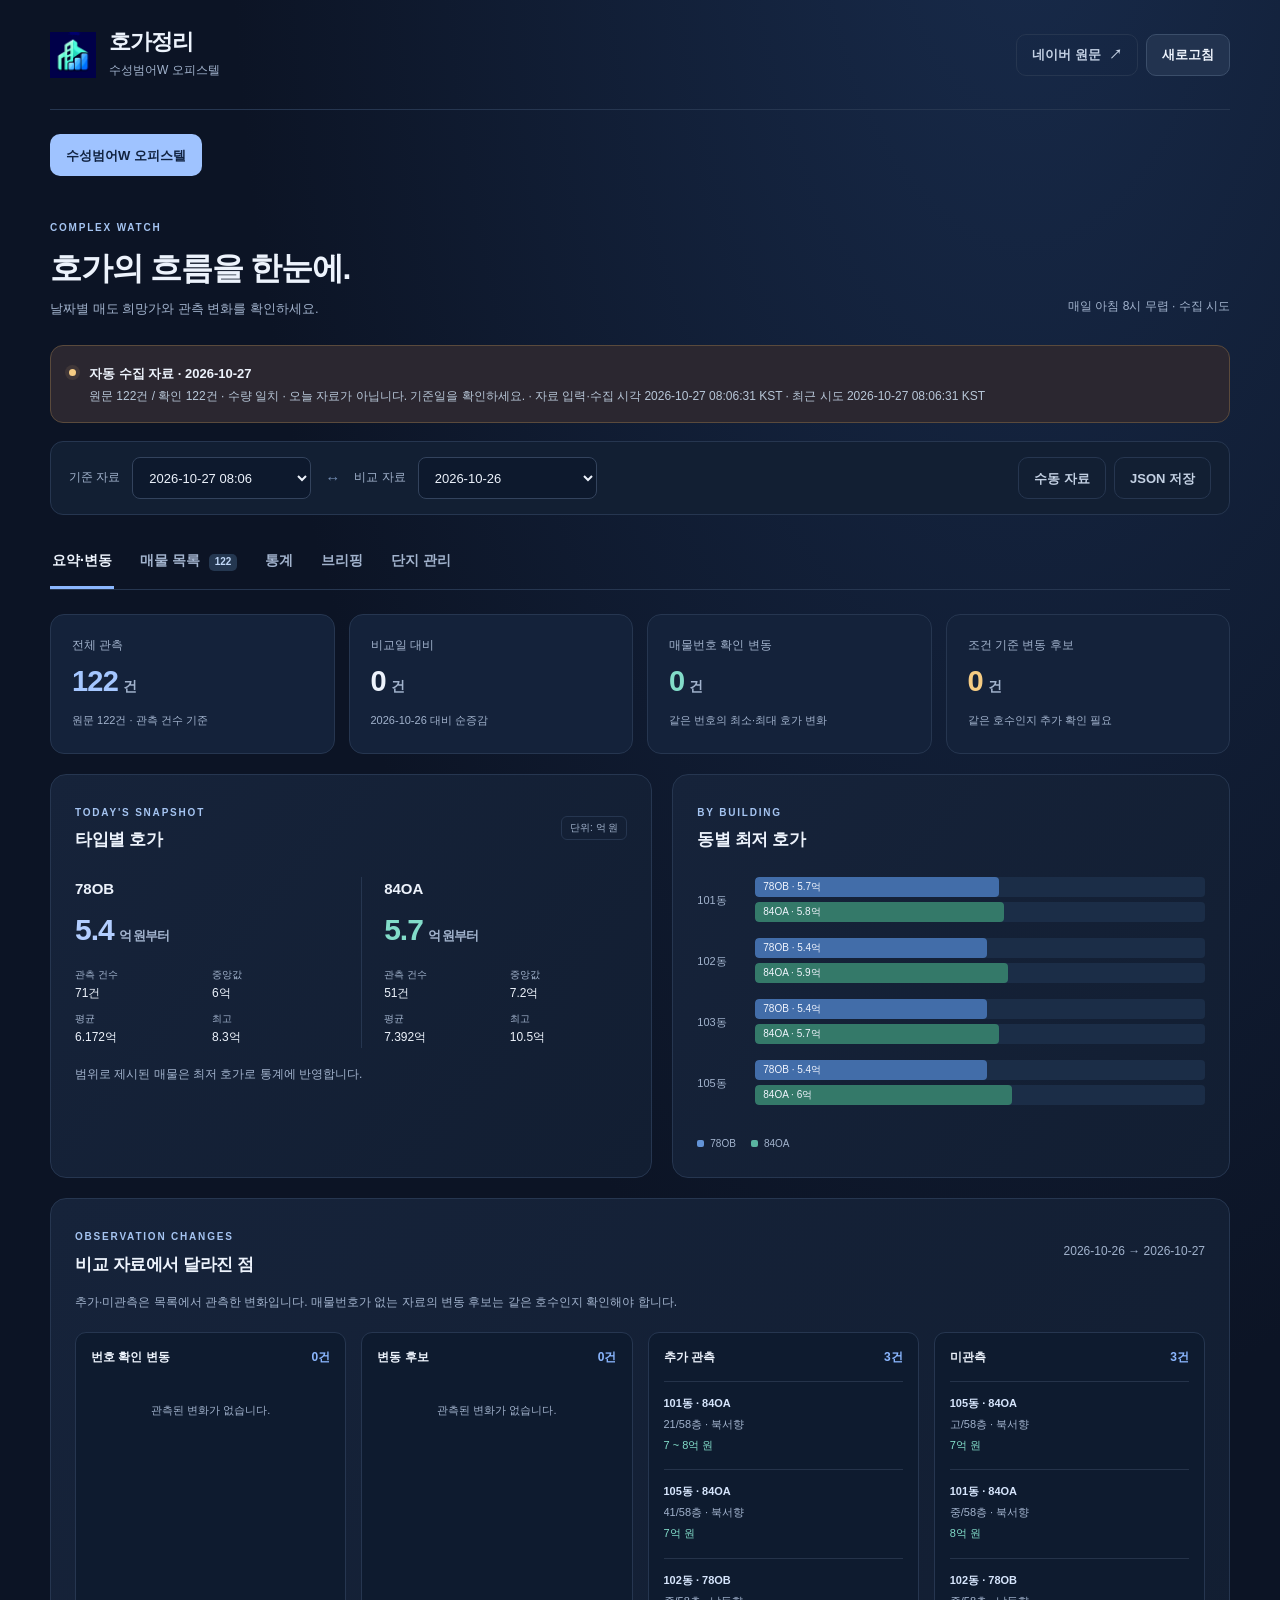
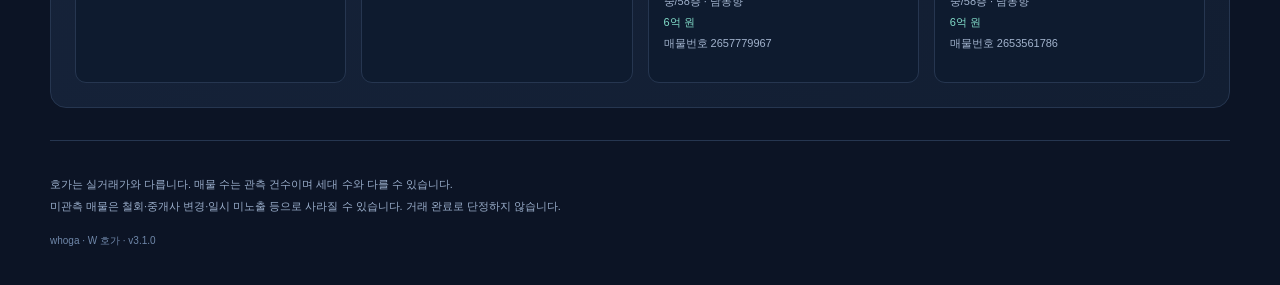
==== commit 3f175f73: "feat: NAS complex management and Telegram pairing, 호가정리 branding and text controls" ====
--- a/index.html
+++ b/index.html
@@ -4,17 +4,17 @@
   <meta charset="utf-8">
   <meta name="viewport" content="width=device-width,initial-scale=1">
   <meta name="theme-color" content="#0c1425">
-  <meta name="description" content="수성범어W 오피스텔의 날짜별 매도 호가와 관측 변화를 확인합니다.">
-  <title>whoga · W 호가 | 범어W 오피스텔</title>
-  <link rel="icon" href="assets/favicon.svg" type="image/svg+xml">
-  <link rel="stylesheet" href="assets/style.css?v=3.0.0">
-  <script type="module" src="assets/app.mjs?v=3.0.0"></script>
-</head>
+  <meta name="description" content="단지별 매도 호가와 관측 변화를 정리합니다.">
+  <title>호가정리 · 단지별 호가 기록</title>
+  <link rel="icon" href="assets/favicon.png" type="image/png">
+  <link rel="stylesheet" href="assets/style.css?v=3.1.0">
+  <script type="module" src="assets/app.mjs?v=3.1.0"></script>
+<meta property="og:title" content="호가정리"><meta property="og:description" content="단지별 매도 호가와 관측 변화를 정리합니다."><meta property="og:image" content="https://poeticecho.github.io/whoga/assets/og.png"><meta name="twitter:card" content="summary_large_image"></head>
 <body>
   <a class="skip" href="#main">본문으로 이동</a>
   <div class="shell">
     <header class="header">
-      <a class="brand" href="./" aria-label="whoga W 호가 홈"><span class="logo" aria-hidden="true">W<span></span></span><span><strong>whoga</strong><small>W 호가 · 범어W 오피스텔</small></span></a>
+      <a class="brand" href="./" aria-label="whoga W 호가 홈"><img class="brand-icon" src="assets/icon.png" alt="" width="46" height="46"><span><strong>호가정리</strong><small>W 호가 · 범어W 오피스텔</small></span></a>
       <div class="header-actions"><a id="sourceLink" class="button quiet" href="https://fin.land.naver.com/complexes/140635?tab=article&articleTradeTypes=A1" target="_blank" rel="noopener noreferrer">네이버 원문 <span aria-hidden="true">↗</span></a><button id="refreshBtn" class="button" type="button">새로고침</button></div>
     </header>
     <main id="main">
@@ -54,7 +54,7 @@
         <section id="panel-listings" role="tabpanel" aria-labelledby="tab-listings" hidden>
           <div class="listing-view-bar"><label>보기 방식<select id="listingView"><option value="text">텍스트 보기</option><option value="cards">카드 보기</option></select></label><span class="muted">동·타입별로 모아 호가를 비교합니다. 현재 필터를 반영합니다.</span></div>
           <div class="panel filter-panel"><div class="filter-grid"><label>동<select id="dongFilter"><option value="">전체 동</option><option>101동</option><option>102동</option><option>103동</option><option>105동</option></select></label><label>타입<select id="typeFilter"><option value="">전체 타입</option><option>78OB</option><option>84OA</option></select></label><label>층 구간<select id="floorFilter"><option value="">전체 층</option><option>저층</option><option>중층</option><option>고층</option></select></label><label>관측 상태<select id="stateFilter"><option value="">전체 상태</option><option value="OBSERVED">추가 관측</option><option value="CHANGED">번호 확인 변동</option><option value="CANDIDATE">변동 후보</option><option value="SAME">같은 조건 유지</option></select></label><label class="search-label">검색<input type="search" id="searchInput" placeholder="층·향·중개사·설명"></label><label>정렬<select id="sortSelect"><option value="priceAsc">최저 호가순</option><option value="priceDesc">최고 호가순</option><option value="confirmDesc">확인일 최신순</option><option value="agencyDesc">공동중개 많은순</option></select></label></div><div class="filter-bottom"><label class="check-label"><input type="checkbox" id="groupToggle"> 같은 조건 묶기</label><span class="muted" id="filterCount"></span><button class="button" id="exportCsvBtn" type="button">CSV 저장</button><button class="button quiet" id="resetFiltersBtn" type="button">초기화</button></div><p id="groupNotice" class="footnote" hidden>같은 동·타입·층·향·가격을 묶어 표시합니다. 실제 동일 호수나 중복 매물 여부는 확정할 수 없습니다.</p></div>
-          <section id="listingTextPanel" class="panel" hidden><div class="section-head"><div><h2>매물 텍스트</h2><p>타입 · 층 · 호가 · 중개 수를 같은 위치에서 비교합니다.</p></div><div class="report-actions"><button class="button primary" id="copyListingsBtn" type="button">목록 복사</button><button class="button" id="saveListingsBtn" type="button">TXT 저장</button></div></div><pre id="listingText" class="briefing-text plain-list aligned-list" tabindex="0" aria-label="동별 매물 목록"></pre><details class="listing-details"><summary>향 · 매물번호 · 중개사 상세 보기</summary><div id="listingDetails"></div></details></section>
+          <section id="listingTextPanel" class="panel" hidden><div class="section-head"><div><h2>매물 텍스트</h2><p>타입 · 층 · 호가 · 중개 수를 같은 위치에서 비교합니다.</p></div><div class="report-actions"><button class="button primary" id="copyListingsBtn" type="button">목록 복사</button><button class="button" id="saveListingsBtn" type="button">TXT 저장</button></div></div><label class="check-label"><input id="showAgency" type="checkbox" checked> 중개 개수 표시</label><pre id="listingText" class="briefing-text plain-list aligned-list" tabindex="0" aria-label="동별 매물 목록"></pre><button id="copyListingsBottom" class="button primary" type="button">전체복사</button><details class="listing-details"><summary>향 · 매물번호 · 중개사 상세 보기</summary><div id="listingDetails"></div></details></section>
           <div id="listingGrid" class="listing-grid"></div>
         </section>
         <section id="panel-stats" role="tabpanel" aria-labelledby="tab-stats" hidden>
@@ -67,7 +67,7 @@
         </section>
       </div>
       <noscript><p class="panel">날짜별 자료를 조회하려면 브라우저의 JavaScript를 활성화해 주세요.</p></noscript>
-      <footer><p>호가는 실거래가와 다릅니다. 매물 수는 관측 건수이며 세대 수와 다를 수 있습니다.</p><p>미관측 매물은 철회·중개사 변경·일시 미노출 등으로 사라질 수 있습니다. 거래 완료로 단정하지 않습니다.</p><span>whoga · W 호가 · v3.0.0</span></footer>
+      <footer><p>호가는 실거래가와 다릅니다. 매물 수는 관측 건수이며 세대 수와 다를 수 있습니다.</p><p>미관측 매물은 철회·중개사 변경·일시 미노출 등으로 사라질 수 있습니다. 거래 완료로 단정하지 않습니다.</p><span>whoga · W 호가 · v3.1.0</span></footer>
     </main>
   </div>
   <div id="toast" role="status" aria-live="polite" hidden></div>
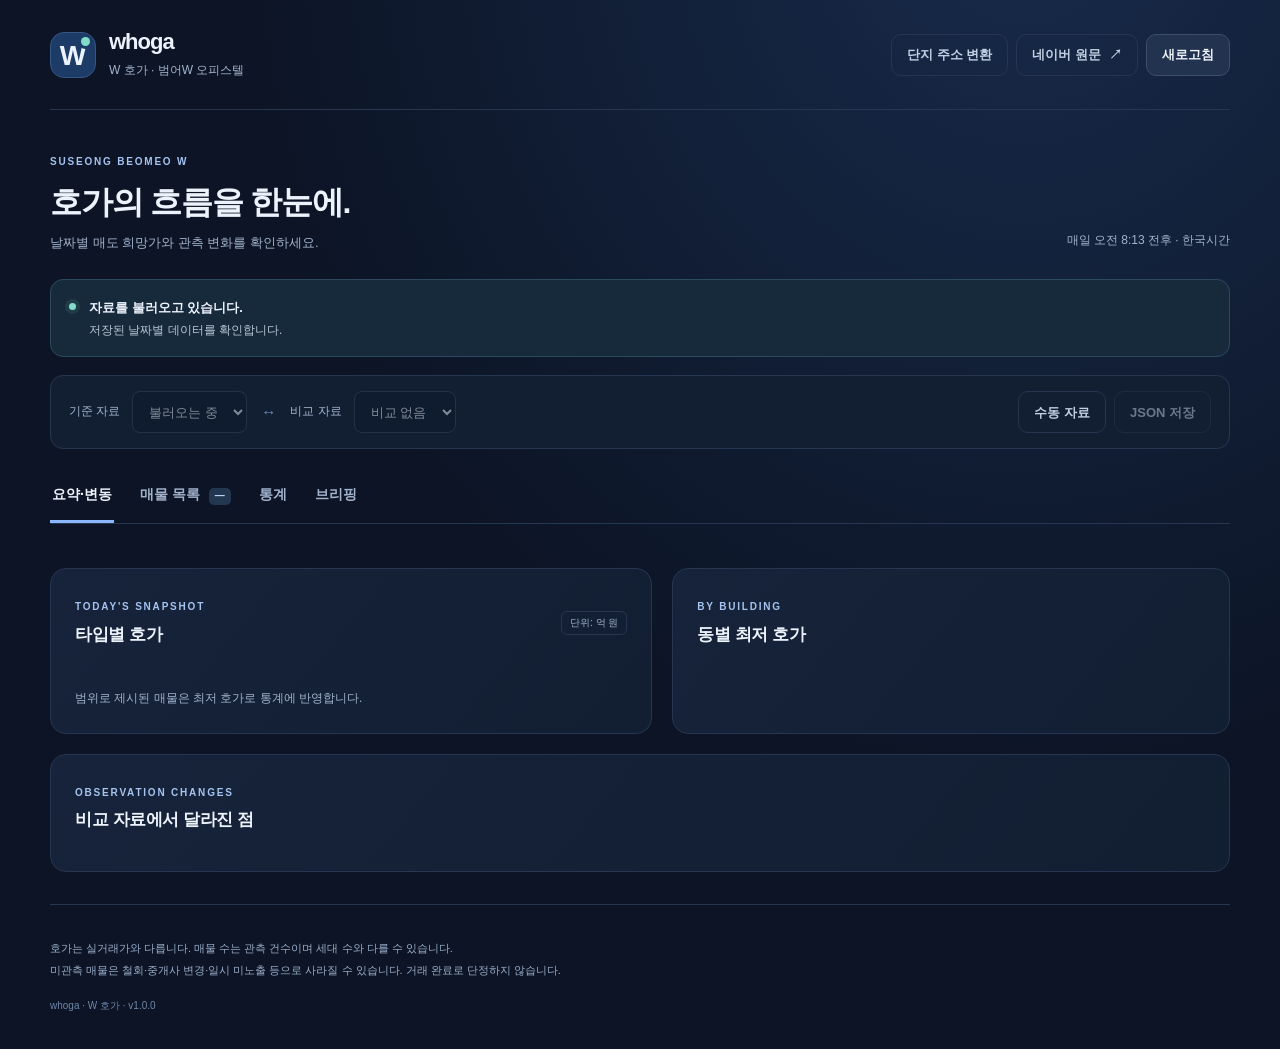
==== commit cfea30b0: "Add offline Naver complex URL converter with copyable links" ====
--- a/index.html
+++ b/index.html
@@ -4,22 +4,21 @@
   <meta charset="utf-8">
   <meta name="viewport" content="width=device-width,initial-scale=1">
   <meta name="theme-color" content="#0c1425">
-  <meta name="description" content="단지별 매도 호가와 관측 변화를 정리합니다.">
-  <title>호가정리 · 단지별 호가 기록</title>
-  <link rel="icon" href="assets/favicon.png" type="image/png">
-  <link rel="stylesheet" href="assets/style.css?v=3.1.0">
-  <script type="module" src="assets/app.mjs?v=3.1.0"></script>
-<meta property="og:title" content="호가정리"><meta property="og:description" content="단지별 매도 호가와 관측 변화를 정리합니다."><meta property="og:image" content="https://poeticecho.github.io/whoga/assets/og.png"><meta name="twitter:card" content="summary_large_image"></head>
+  <meta name="description" content="수성범어W 오피스텔의 날짜별 매도 호가와 관측 변화를 확인합니다.">
+  <title>whoga · W 호가 | 범어W 오피스텔</title>
+  <link rel="icon" href="assets/favicon.svg" type="image/svg+xml">
+  <link rel="stylesheet" href="assets/style.css?v=20261022-text">
+  <script type="module" src="assets/app.mjs?v=20261022-text"></script>
+</head>
 <body>
   <a class="skip" href="#main">본문으로 이동</a>
   <div class="shell">
     <header class="header">
-      <a class="brand" href="./" aria-label="whoga W 호가 홈"><img class="brand-icon" src="assets/icon.png" alt="" width="46" height="46"><span><strong>호가정리</strong><small>W 호가 · 범어W 오피스텔</small></span></a>
-      <div class="header-actions"><a id="sourceLink" class="button quiet" href="https://fin.land.naver.com/complexes/140635?tab=article&articleTradeTypes=A1" target="_blank" rel="noopener noreferrer">네이버 원문 <span aria-hidden="true">↗</span></a><button id="refreshBtn" class="button" type="button">새로고침</button></div>
+      <a class="brand" href="./" aria-label="whoga W 호가 홈"><span class="logo" aria-hidden="true">W<span></span></span><span><strong>whoga</strong><small>W 호가 · 범어W 오피스텔</small></span></a>
+      <div class="header-actions"><a class="button quiet" href="url-converter.html">단지 주소 변환</a><a id="sourceLink" class="button quiet" href="https://fin.land.naver.com/complexes/140635?tab=article&articleTradeTypes=A1" target="_blank" rel="noopener noreferrer">네이버 원문 <span aria-hidden="true">↗</span></a><button id="refreshBtn" class="button" type="button">새로고침</button></div>
     </header>
     <main id="main">
-<nav id="complexTabs" class="complex-tabs" aria-label="단지 선택"></nav>
-      <div class="intro"><div><span class="eyebrow">COMPLEX WATCH</span><h1>호가의 흐름을 한눈에.</h1><p>날짜별 매도 희망가와 관측 변화를 확인하세요.</p></div><span class="schedule" id="scheduleLabel">매일 오전 8:13 전후 · 한국시간</span></div>
+      <div class="intro"><div><span class="eyebrow">SUSEONG BEOMEO W</span><h1>호가의 흐름을 한눈에.</h1><p>날짜별 매도 희망가와 관측 변화를 확인하세요.</p></div><span class="schedule" id="scheduleLabel">매일 오전 8:13 전후 · 한국시간</span></div>
       <section id="statusBanner" class="status-banner" aria-live="polite"><span class="status-dot"></span><div><strong>자료를 불러오고 있습니다.</strong><p>저장된 날짜별 데이터를 확인합니다.</p></div></section>
       <section class="toolbar" aria-label="비교 날짜 선택">
         <label>기준 자료<select id="snapshotSelect" disabled><option>불러오는 중</option></select></label>
@@ -43,9 +42,8 @@
         <button id="tab-listings" role="tab" aria-controls="panel-listings" aria-selected="false" tabindex="-1" type="button">매물 목록 <span id="listTabCount">—</span></button>
         <button id="tab-stats" role="tab" aria-controls="panel-stats" aria-selected="false" tabindex="-1" type="button">통계</button>
         <button id="tab-briefing" role="tab" aria-controls="panel-briefing" aria-selected="false" tabindex="-1" type="button">브리핑</button>
-        <button id="tab-manage" role="tab" aria-controls="panel-manage" aria-selected="false" tabindex="-1" type="button">단지 관리</button>
       </div>
-      <div id="content" aria-busy="true"><section id="panel-manage" role="tabpanel" aria-labelledby="tab-manage" hidden><div class="panel"><h2>단지 관리</h2><p>네이버 단지 주소 끝의 숫자를 입력하세요. 아파트·오피스텔 매매를 최대 3개 단지까지 순환 수집합니다.</p><form id="collectionPlan"><div class="plan-row"><label>단지 번호 1<input id="complexNumber0" inputmode="numeric" pattern="[1-9][0-9]{0,11}" maxlength="12" placeholder="140635" required></label><label>별칭 (선택)<input id="complexLabel0" maxlength="60" placeholder="단지 이름"></label></div><div class="plan-row"><label>단지 번호 2<input id="complexNumber1" inputmode="numeric" pattern="[1-9][0-9]{0,11}" maxlength="12" placeholder="선택" ></label><label>별칭 (선택)<input id="complexLabel1" maxlength="60" placeholder="단지 이름"></label></div><div class="plan-row"><label>단지 번호 3<input id="complexNumber2" inputmode="numeric" pattern="[1-9][0-9]{0,11}" maxlength="12" placeholder="선택" ></label><label>별칭 (선택)<input id="complexLabel2" maxlength="60" placeholder="단지 이름"></label></div><label>수집 간격<select id="rotationHours"><option value="1">1시간마다 한 단지</option><option value="3">3시간마다 한 단지</option><option value="6" selected>6시간마다 한 단지</option></select></label><p id="rotationSummary" class="footnote"></p><label class="check-label"><input id="rotationEnabled" type="checkbox" checked> 순환 수집 및 성공 후 자동 업로드 켜기</label><p class="footnote">저장하면 NAS 3.0 이상이 약 5분 이내 설정을 읽고 첫 단지부터 수집합니다. NAS 전원·인터넷·토큰이 유지되어야 합니다. 실패한 수집은 다음 차례로 넘어가며 기존 자료를 보존합니다.</p><label>설정 저장용 GitHub 토큰<input id="planToken" type="password" autocomplete="off" spellcheck="false" placeholder="whoga 저장소 Contents 읽기·쓰기 권한"></label><p class="footnote">토큰은 이번 저장 요청에만 사용하며 브라우저 저장소에 기록하지 않습니다. 단지 번호·별칭·주기는 공개 저장소에 저장됩니다.</p><button id="savePlan" class="button primary" type="submit">단지·주기 설정 저장</button><p id="planMessage" role="status" aria-live="polite"></p><a id="planCommit" target="_blank" rel="noopener noreferrer" hidden>설정 저장 기록 ↗</a></form></div></section>
+      <div id="content" aria-busy="true">
         <section id="panel-overview" role="tabpanel" aria-labelledby="tab-overview">
           <div id="kpiGrid" class="kpi-grid"></div>
           <div class="overview-grid"><section class="panel"><div class="section-head"><div><span class="eyebrow">TODAY'S SNAPSHOT</span><h2>타입별 호가</h2></div><span class="pill">단위: 억 원</span></div><div id="typeCards" class="type-grid"></div><p class="footnote">범위로 제시된 매물은 최저 호가로 통계에 반영합니다.</p></section><section class="panel"><div class="section-head"><div><span class="eyebrow">BY BUILDING</span><h2>동별 최저 호가</h2></div></div><div id="dongChart" class="dong-chart"></div></section></div>
@@ -54,7 +52,7 @@
         <section id="panel-listings" role="tabpanel" aria-labelledby="tab-listings" hidden>
           <div class="listing-view-bar"><label>보기 방식<select id="listingView"><option value="text">텍스트 보기</option><option value="cards">카드 보기</option></select></label><span class="muted">동·타입별로 모아 호가를 비교합니다. 현재 필터를 반영합니다.</span></div>
           <div class="panel filter-panel"><div class="filter-grid"><label>동<select id="dongFilter"><option value="">전체 동</option><option>101동</option><option>102동</option><option>103동</option><option>105동</option></select></label><label>타입<select id="typeFilter"><option value="">전체 타입</option><option>78OB</option><option>84OA</option></select></label><label>층 구간<select id="floorFilter"><option value="">전체 층</option><option>저층</option><option>중층</option><option>고층</option></select></label><label>관측 상태<select id="stateFilter"><option value="">전체 상태</option><option value="OBSERVED">추가 관측</option><option value="CHANGED">번호 확인 변동</option><option value="CANDIDATE">변동 후보</option><option value="SAME">같은 조건 유지</option></select></label><label class="search-label">검색<input type="search" id="searchInput" placeholder="층·향·중개사·설명"></label><label>정렬<select id="sortSelect"><option value="priceAsc">최저 호가순</option><option value="priceDesc">최고 호가순</option><option value="confirmDesc">확인일 최신순</option><option value="agencyDesc">공동중개 많은순</option></select></label></div><div class="filter-bottom"><label class="check-label"><input type="checkbox" id="groupToggle"> 같은 조건 묶기</label><span class="muted" id="filterCount"></span><button class="button" id="exportCsvBtn" type="button">CSV 저장</button><button class="button quiet" id="resetFiltersBtn" type="button">초기화</button></div><p id="groupNotice" class="footnote" hidden>같은 동·타입·층·향·가격을 묶어 표시합니다. 실제 동일 호수나 중복 매물 여부는 확정할 수 없습니다.</p></div>
-          <section id="listingTextPanel" class="panel" hidden><div class="section-head"><div><h2>매물 텍스트</h2><p>타입 · 층 · 호가 · 중개 수를 같은 위치에서 비교합니다.</p></div><div class="report-actions"><button class="button primary" id="copyListingsBtn" type="button">목록 복사</button><button class="button" id="saveListingsBtn" type="button">TXT 저장</button></div></div><label class="check-label"><input id="showAgency" type="checkbox" checked> 중개 개수 표시</label><pre id="listingText" class="briefing-text plain-list aligned-list" tabindex="0" aria-label="동별 매물 목록"></pre><button id="copyListingsBottom" class="button primary" type="button">전체복사</button><details class="listing-details"><summary>향 · 매물번호 · 중개사 상세 보기</summary><div id="listingDetails"></div></details></section>
+          <section id="listingTextPanel" class="panel" hidden><div class="section-head"><div><h2>매물 텍스트</h2><p>타입 · 층 · 호가 · 중개 수를 같은 위치에서 비교합니다.</p></div><div class="report-actions"><button class="button primary" id="copyListingsBtn" type="button">목록 복사</button><button class="button" id="saveListingsBtn" type="button">TXT 저장</button></div></div><pre id="listingText" class="briefing-text plain-list aligned-list" tabindex="0" aria-label="동별 매물 목록"></pre><details class="listing-details"><summary>향 · 매물번호 · 중개사 상세 보기</summary><div id="listingDetails"></div></details></section>
           <div id="listingGrid" class="listing-grid"></div>
         </section>
         <section id="panel-stats" role="tabpanel" aria-labelledby="tab-stats" hidden>
@@ -63,15 +61,14 @@
           <section class="panel"><div class="section-head"><div><h2>보관 중인 자료</h2><p>제공 자료와 자동 수집 자료의 출처·수량을 구분합니다.</p></div></div><div id="historyList" class="history-list"></div></section>
         </section>
         <section id="panel-briefing" role="tabpanel" aria-labelledby="tab-briefing" hidden>
-          <section class="panel"><div class="section-head report-head"><div><span class="eyebrow">DAILY BRIEFING</span><h2>단지 모닝 브리핑</h2><p>선택한 자료의 실제 관측 시각·가격을 표시합니다.</p></div><div class="report-actions"><button class="button primary" id="copyBriefBtn" type="button">내용 복사</button><button class="button" id="saveBriefBtn" type="button">TXT 저장</button></div></div><label class="report-format">리포트<select id="briefingFormat"><option value="all">요약·변동</option><option value="summary">모닝 브리핑</option><option value="changes">변동 리포트</option><option value="listings">전체 매물</option></select></label><pre id="briefingText" class="briefing-text plain-list"></pre><p class="footnote">필요한 리포트를 골라 카카오톡 등에 붙여넣을 수 있습니다. 매물 목록 탭의 텍스트 보기는 필터 결과만 복사합니다.</p></section>
+          <section class="panel"><div class="section-head report-head"><div><span class="eyebrow">DAILY BRIEFING</span><h2>범어W 모닝 브리핑</h2><p>선택한 자료의 실제 관측 시각·가격을 표시합니다.</p></div><div class="report-actions"><button class="button primary" id="copyBriefBtn" type="button">내용 복사</button><button class="button" id="saveBriefBtn" type="button">TXT 저장</button></div></div><label class="report-format">리포트<select id="briefingFormat"><option value="all">요약·변동</option><option value="summary">모닝 브리핑</option><option value="changes">변동 리포트</option><option value="listings">전체 매물</option></select></label><pre id="briefingText" class="briefing-text plain-list"></pre><p class="footnote">필요한 리포트를 골라 카카오톡 등에 붙여넣을 수 있습니다. 매물 목록 탭의 텍스트 보기는 필터 결과만 복사합니다.</p></section>
         </section>
       </div>
       <noscript><p class="panel">날짜별 자료를 조회하려면 브라우저의 JavaScript를 활성화해 주세요.</p></noscript>
-      <footer><p>호가는 실거래가와 다릅니다. 매물 수는 관측 건수이며 세대 수와 다를 수 있습니다.</p><p>미관측 매물은 철회·중개사 변경·일시 미노출 등으로 사라질 수 있습니다. 거래 완료로 단정하지 않습니다.</p><span>whoga · W 호가 · v3.1.0</span></footer>
+      <footer><p>호가는 실거래가와 다릅니다. 매물 수는 관측 건수이며 세대 수와 다를 수 있습니다.</p><p>미관측 매물은 철회·중개사 변경·일시 미노출 등으로 사라질 수 있습니다. 거래 완료로 단정하지 않습니다.</p><span>whoga · W 호가 · v1.0.0</span></footer>
     </main>
   </div>
   <div id="toast" role="status" aria-live="polite" hidden></div>
-<script type="module" src="assets/complexes.mjs?v=3"></script>
 </body>
 </html>
 
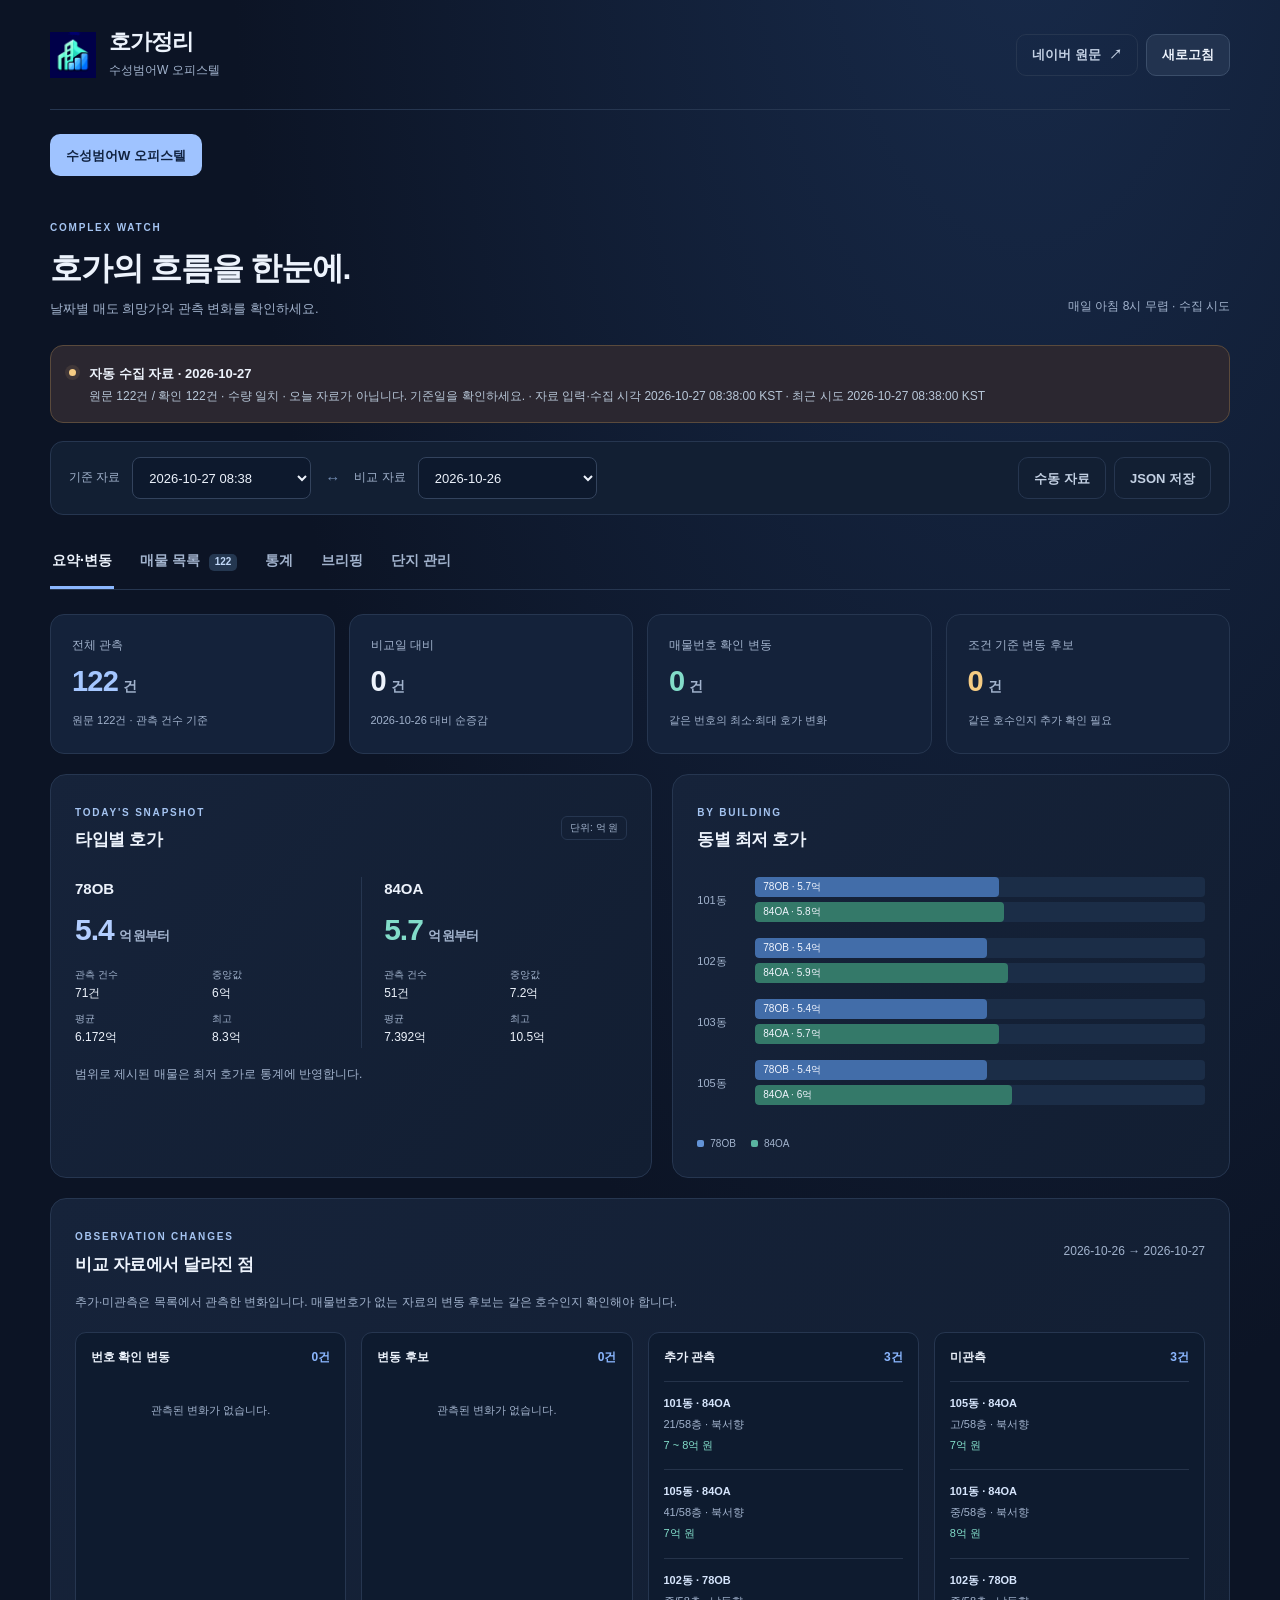
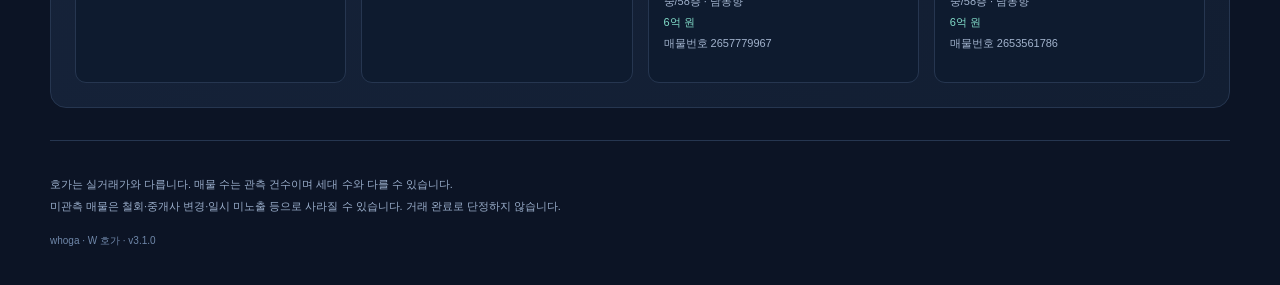
==== commit 0113a11f: "feat: convert Naver complex and compressed map URLs in both management forms" ====
--- a/index.html
+++ b/index.html
@@ -4,21 +4,22 @@
   <meta charset="utf-8">
   <meta name="viewport" content="width=device-width,initial-scale=1">
   <meta name="theme-color" content="#0c1425">
-  <meta name="description" content="수성범어W 오피스텔의 날짜별 매도 호가와 관측 변화를 확인합니다.">
-  <title>whoga · W 호가 | 범어W 오피스텔</title>
-  <link rel="icon" href="assets/favicon.svg" type="image/svg+xml">
-  <link rel="stylesheet" href="assets/style.css?v=20261022-text">
-  <script type="module" src="assets/app.mjs?v=20261022-text"></script>
-</head>
+  <meta name="description" content="단지별 매도 호가와 관측 변화를 정리합니다.">
+  <title>호가정리 · 단지별 호가 기록</title>
+  <link rel="icon" href="assets/favicon.png" type="image/png">
+  <link rel="stylesheet" href="assets/style.css?v=3.1.0">
+  <script type="module" src="assets/app.mjs?v=3.1.0"></script>
+<meta property="og:title" content="호가정리"><meta property="og:description" content="단지별 매도 호가와 관측 변화를 정리합니다."><meta property="og:image" content="https://poeticecho.github.io/whoga/assets/og.png"><meta name="twitter:card" content="summary_large_image"></head>
 <body>
   <a class="skip" href="#main">본문으로 이동</a>
   <div class="shell">
     <header class="header">
-      <a class="brand" href="./" aria-label="whoga W 호가 홈"><span class="logo" aria-hidden="true">W<span></span></span><span><strong>whoga</strong><small>W 호가 · 범어W 오피스텔</small></span></a>
-      <div class="header-actions"><a class="button quiet" href="url-converter.html">단지 주소 변환</a><a id="sourceLink" class="button quiet" href="https://fin.land.naver.com/complexes/140635?tab=article&articleTradeTypes=A1" target="_blank" rel="noopener noreferrer">네이버 원문 <span aria-hidden="true">↗</span></a><button id="refreshBtn" class="button" type="button">새로고침</button></div>
+      <a class="brand" href="./" aria-label="whoga W 호가 홈"><img class="brand-icon" src="assets/icon.png" alt="" width="46" height="46"><span><strong>호가정리</strong><small>W 호가 · 범어W 오피스텔</small></span></a>
+      <div class="header-actions"><a id="sourceLink" class="button quiet" href="https://fin.land.naver.com/complexes/140635?tab=article&articleTradeTypes=A1" target="_blank" rel="noopener noreferrer">네이버 원문 <span aria-hidden="true">↗</span></a><button id="refreshBtn" class="button" type="button">새로고침</button></div>
     </header>
     <main id="main">
-      <div class="intro"><div><span class="eyebrow">SUSEONG BEOMEO W</span><h1>호가의 흐름을 한눈에.</h1><p>날짜별 매도 희망가와 관측 변화를 확인하세요.</p></div><span class="schedule" id="scheduleLabel">매일 오전 8:13 전후 · 한국시간</span></div>
+<nav id="complexTabs" class="complex-tabs" aria-label="단지 선택"></nav>
+      <div class="intro"><div><span class="eyebrow">COMPLEX WATCH</span><h1>호가의 흐름을 한눈에.</h1><p>날짜별 매도 희망가와 관측 변화를 확인하세요.</p></div><span class="schedule" id="scheduleLabel">매일 오전 8:13 전후 · 한국시간</span></div>
       <section id="statusBanner" class="status-banner" aria-live="polite"><span class="status-dot"></span><div><strong>자료를 불러오고 있습니다.</strong><p>저장된 날짜별 데이터를 확인합니다.</p></div></section>
       <section class="toolbar" aria-label="비교 날짜 선택">
         <label>기준 자료<select id="snapshotSelect" disabled><option>불러오는 중</option></select></label>
@@ -42,8 +43,9 @@
         <button id="tab-listings" role="tab" aria-controls="panel-listings" aria-selected="false" tabindex="-1" type="button">매물 목록 <span id="listTabCount">—</span></button>
         <button id="tab-stats" role="tab" aria-controls="panel-stats" aria-selected="false" tabindex="-1" type="button">통계</button>
         <button id="tab-briefing" role="tab" aria-controls="panel-briefing" aria-selected="false" tabindex="-1" type="button">브리핑</button>
+        <button id="tab-manage" role="tab" aria-controls="panel-manage" aria-selected="false" tabindex="-1" type="button">단지 관리</button>
       </div>
-      <div id="content" aria-busy="true">
+      <div id="content" aria-busy="true"><section id="panel-manage" role="tabpanel" aria-labelledby="tab-manage" hidden><div class="panel"><h2>단지 관리</h2><p>단지 번호 또는 네이버 단지·지도 주소를 붙여넣으세요. 번호로 자동 변환됩니다. 아파트·오피스텔 매매를 최대 3개 단지까지 순환 수집합니다.</p><form id="collectionPlan"><div class="plan-row"><label>단지 번호 1<input id="complexNumber0" inputmode="text" maxlength="16000" placeholder="140635" required></label><label>별칭 (선택)<input id="complexLabel0" maxlength="60" placeholder="단지 이름"></label></div><div class="plan-row"><label>단지 번호 2<input id="complexNumber1" inputmode="text" maxlength="16000" placeholder="선택" ></label><label>별칭 (선택)<input id="complexLabel1" maxlength="60" placeholder="단지 이름"></label></div><div class="plan-row"><label>단지 번호 3<input id="complexNumber2" inputmode="text" maxlength="16000" placeholder="선택" ></label><label>별칭 (선택)<input id="complexLabel2" maxlength="60" placeholder="단지 이름"></label></div><label>수집 간격<select id="rotationHours"><option value="1">1시간마다 한 단지</option><option value="3">3시간마다 한 단지</option><option value="6" selected>6시간마다 한 단지</option></select></label><p id="rotationSummary" class="footnote"></p><label class="check-label"><input id="rotationEnabled" type="checkbox" checked> 순환 수집 및 성공 후 자동 업로드 켜기</label><p class="footnote">저장하면 NAS 3.0 이상이 약 5분 이내 설정을 읽고 첫 단지부터 수집합니다. NAS 전원·인터넷·토큰이 유지되어야 합니다. 실패한 수집은 다음 차례로 넘어가며 기존 자료를 보존합니다.</p><label>설정 저장용 GitHub 토큰<input id="planToken" type="password" autocomplete="off" spellcheck="false" placeholder="whoga 저장소 Contents 읽기·쓰기 권한"></label><p class="footnote">토큰은 이번 저장 요청에만 사용하며 브라우저 저장소에 기록하지 않습니다. 단지 번호·별칭·주기는 공개 저장소에 저장됩니다.</p><button id="savePlan" class="button primary" type="submit">단지·주기 설정 저장</button><p id="planMessage" role="status" aria-live="polite"></p><a id="planCommit" target="_blank" rel="noopener noreferrer" hidden>설정 저장 기록 ↗</a></form></div></section>
         <section id="panel-overview" role="tabpanel" aria-labelledby="tab-overview">
           <div id="kpiGrid" class="kpi-grid"></div>
           <div class="overview-grid"><section class="panel"><div class="section-head"><div><span class="eyebrow">TODAY'S SNAPSHOT</span><h2>타입별 호가</h2></div><span class="pill">단위: 억 원</span></div><div id="typeCards" class="type-grid"></div><p class="footnote">범위로 제시된 매물은 최저 호가로 통계에 반영합니다.</p></section><section class="panel"><div class="section-head"><div><span class="eyebrow">BY BUILDING</span><h2>동별 최저 호가</h2></div></div><div id="dongChart" class="dong-chart"></div></section></div>
@@ -52,7 +54,7 @@
         <section id="panel-listings" role="tabpanel" aria-labelledby="tab-listings" hidden>
           <div class="listing-view-bar"><label>보기 방식<select id="listingView"><option value="text">텍스트 보기</option><option value="cards">카드 보기</option></select></label><span class="muted">동·타입별로 모아 호가를 비교합니다. 현재 필터를 반영합니다.</span></div>
           <div class="panel filter-panel"><div class="filter-grid"><label>동<select id="dongFilter"><option value="">전체 동</option><option>101동</option><option>102동</option><option>103동</option><option>105동</option></select></label><label>타입<select id="typeFilter"><option value="">전체 타입</option><option>78OB</option><option>84OA</option></select></label><label>층 구간<select id="floorFilter"><option value="">전체 층</option><option>저층</option><option>중층</option><option>고층</option></select></label><label>관측 상태<select id="stateFilter"><option value="">전체 상태</option><option value="OBSERVED">추가 관측</option><option value="CHANGED">번호 확인 변동</option><option value="CANDIDATE">변동 후보</option><option value="SAME">같은 조건 유지</option></select></label><label class="search-label">검색<input type="search" id="searchInput" placeholder="층·향·중개사·설명"></label><label>정렬<select id="sortSelect"><option value="priceAsc">최저 호가순</option><option value="priceDesc">최고 호가순</option><option value="confirmDesc">확인일 최신순</option><option value="agencyDesc">공동중개 많은순</option></select></label></div><div class="filter-bottom"><label class="check-label"><input type="checkbox" id="groupToggle"> 같은 조건 묶기</label><span class="muted" id="filterCount"></span><button class="button" id="exportCsvBtn" type="button">CSV 저장</button><button class="button quiet" id="resetFiltersBtn" type="button">초기화</button></div><p id="groupNotice" class="footnote" hidden>같은 동·타입·층·향·가격을 묶어 표시합니다. 실제 동일 호수나 중복 매물 여부는 확정할 수 없습니다.</p></div>
-          <section id="listingTextPanel" class="panel" hidden><div class="section-head"><div><h2>매물 텍스트</h2><p>타입 · 층 · 호가 · 중개 수를 같은 위치에서 비교합니다.</p></div><div class="report-actions"><button class="button primary" id="copyListingsBtn" type="button">목록 복사</button><button class="button" id="saveListingsBtn" type="button">TXT 저장</button></div></div><pre id="listingText" class="briefing-text plain-list aligned-list" tabindex="0" aria-label="동별 매물 목록"></pre><details class="listing-details"><summary>향 · 매물번호 · 중개사 상세 보기</summary><div id="listingDetails"></div></details></section>
+          <section id="listingTextPanel" class="panel" hidden><div class="section-head"><div><h2>매물 텍스트</h2><p>타입 · 층 · 호가 · 중개 수를 같은 위치에서 비교합니다.</p></div><div class="report-actions"><button class="button primary" id="copyListingsBtn" type="button">목록 복사</button><button class="button" id="saveListingsBtn" type="button">TXT 저장</button></div></div><label class="check-label"><input id="showAgency" type="checkbox" checked> 중개 개수 표시</label><pre id="listingText" class="briefing-text plain-list aligned-list" tabindex="0" aria-label="동별 매물 목록"></pre><button id="copyListingsBottom" class="button primary" type="button">전체복사</button><details class="listing-details"><summary>향 · 매물번호 · 중개사 상세 보기</summary><div id="listingDetails"></div></details></section>
           <div id="listingGrid" class="listing-grid"></div>
         </section>
         <section id="panel-stats" role="tabpanel" aria-labelledby="tab-stats" hidden>
@@ -61,14 +63,15 @@
           <section class="panel"><div class="section-head"><div><h2>보관 중인 자료</h2><p>제공 자료와 자동 수집 자료의 출처·수량을 구분합니다.</p></div></div><div id="historyList" class="history-list"></div></section>
         </section>
         <section id="panel-briefing" role="tabpanel" aria-labelledby="tab-briefing" hidden>
-          <section class="panel"><div class="section-head report-head"><div><span class="eyebrow">DAILY BRIEFING</span><h2>범어W 모닝 브리핑</h2><p>선택한 자료의 실제 관측 시각·가격을 표시합니다.</p></div><div class="report-actions"><button class="button primary" id="copyBriefBtn" type="button">내용 복사</button><button class="button" id="saveBriefBtn" type="button">TXT 저장</button></div></div><label class="report-format">리포트<select id="briefingFormat"><option value="all">요약·변동</option><option value="summary">모닝 브리핑</option><option value="changes">변동 리포트</option><option value="listings">전체 매물</option></select></label><pre id="briefingText" class="briefing-text plain-list"></pre><p class="footnote">필요한 리포트를 골라 카카오톡 등에 붙여넣을 수 있습니다. 매물 목록 탭의 텍스트 보기는 필터 결과만 복사합니다.</p></section>
+          <section class="panel"><div class="section-head report-head"><div><span class="eyebrow">DAILY BRIEFING</span><h2>단지 모닝 브리핑</h2><p>선택한 자료의 실제 관측 시각·가격을 표시합니다.</p></div><div class="report-actions"><button class="button primary" id="copyBriefBtn" type="button">내용 복사</button><button class="button" id="saveBriefBtn" type="button">TXT 저장</button></div></div><label class="report-format">리포트<select id="briefingFormat"><option value="all">요약·변동</option><option value="summary">모닝 브리핑</option><option value="changes">변동 리포트</option><option value="listings">전체 매물</option></select></label><pre id="briefingText" class="briefing-text plain-list"></pre><p class="footnote">필요한 리포트를 골라 카카오톡 등에 붙여넣을 수 있습니다. 매물 목록 탭의 텍스트 보기는 필터 결과만 복사합니다.</p></section>
         </section>
       </div>
       <noscript><p class="panel">날짜별 자료를 조회하려면 브라우저의 JavaScript를 활성화해 주세요.</p></noscript>
-      <footer><p>호가는 실거래가와 다릅니다. 매물 수는 관측 건수이며 세대 수와 다를 수 있습니다.</p><p>미관측 매물은 철회·중개사 변경·일시 미노출 등으로 사라질 수 있습니다. 거래 완료로 단정하지 않습니다.</p><span>whoga · W 호가 · v1.0.0</span></footer>
+      <footer><p>호가는 실거래가와 다릅니다. 매물 수는 관측 건수이며 세대 수와 다를 수 있습니다.</p><p>미관측 매물은 철회·중개사 변경·일시 미노출 등으로 사라질 수 있습니다. 거래 완료로 단정하지 않습니다.</p><span>whoga · W 호가 · v3.1.0</span></footer>
     </main>
   </div>
   <div id="toast" role="status" aria-live="polite" hidden></div>
+<script src="assets/complex-url.js?v=3.1.1"></script><script type="module" src="assets/complexes.mjs?v=3"></script>
 </body>
 </html>
 
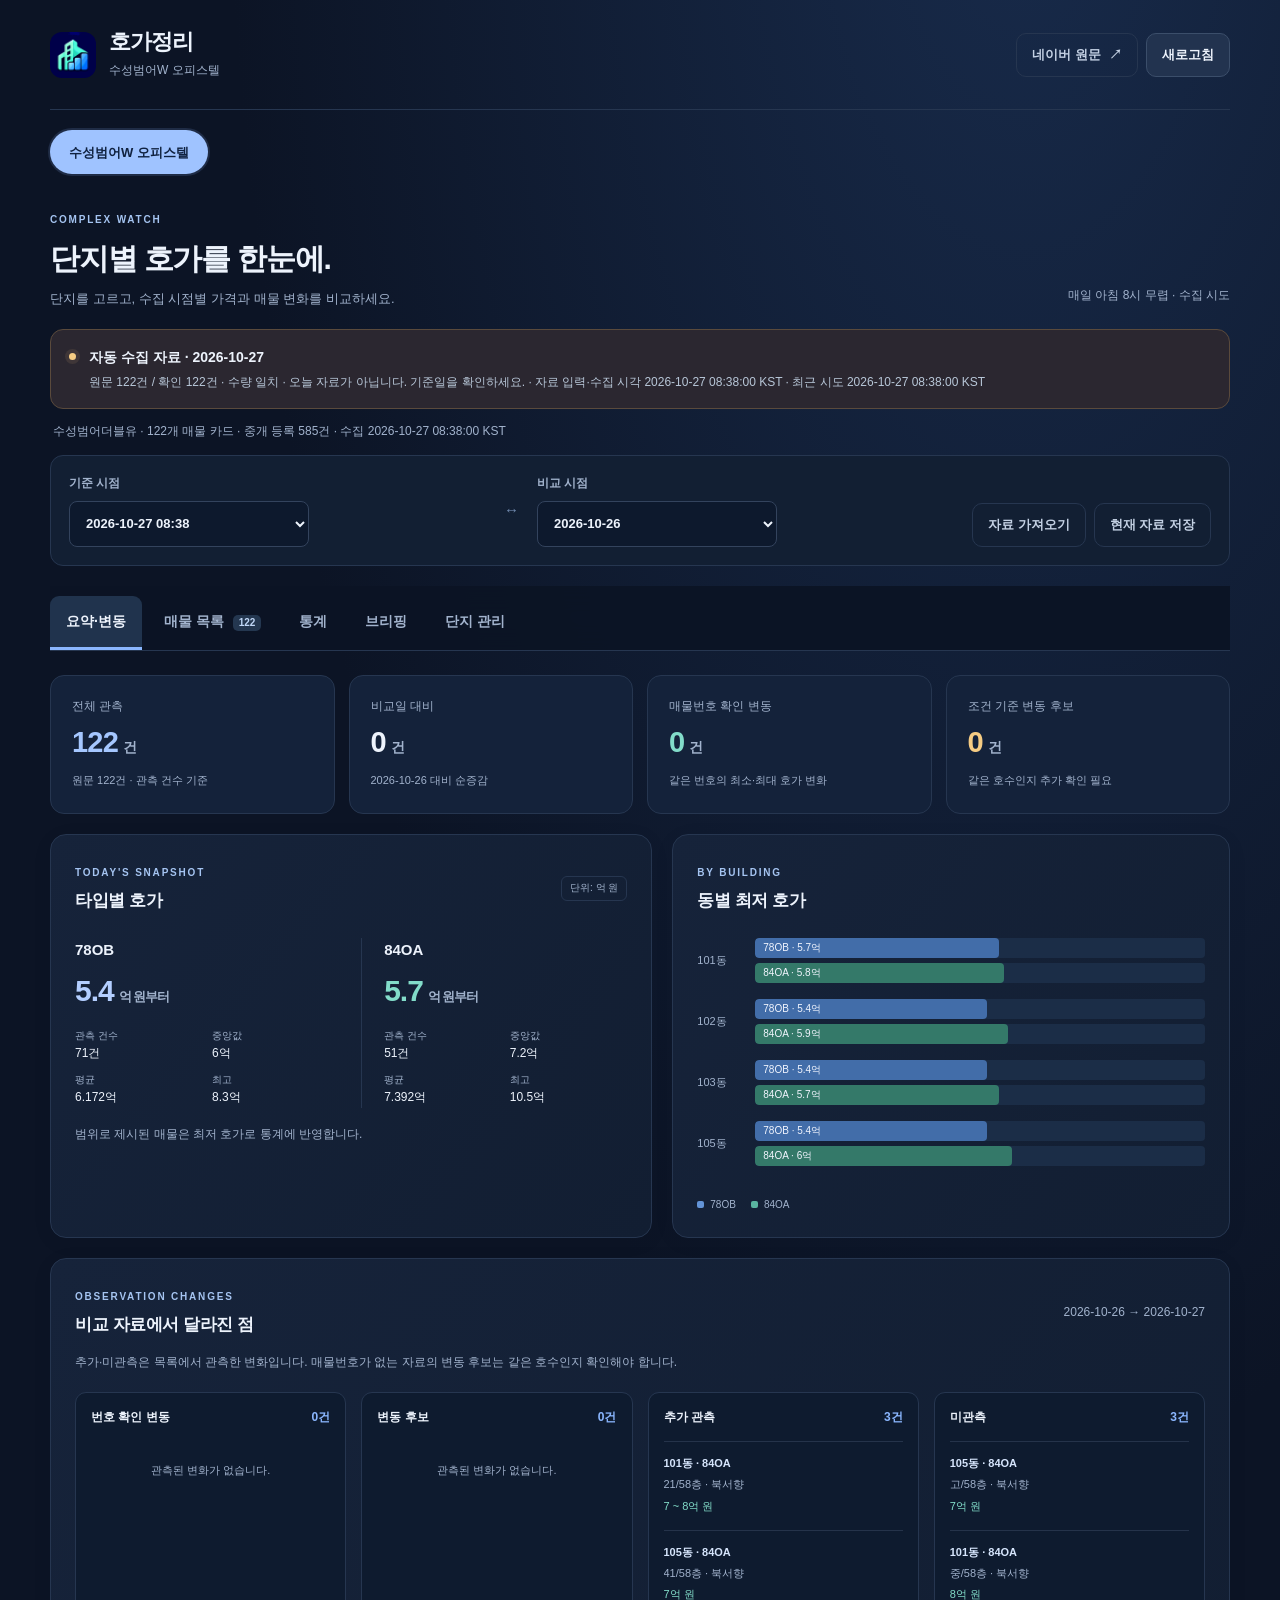
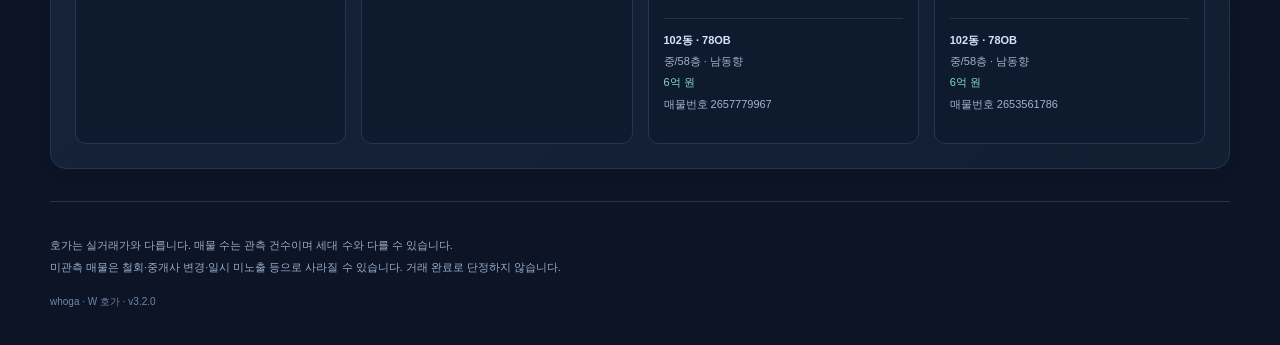
==== commit c6673a7c: "ui: unify NAS controls, guide Telegram setup and simplify public navigation" ====
--- a/index.html
+++ b/index.html
@@ -7,8 +7,8 @@
   <meta name="description" content="단지별 매도 호가와 관측 변화를 정리합니다.">
   <title>호가정리 · 단지별 호가 기록</title>
   <link rel="icon" href="assets/favicon.png" type="image/png">
-  <link rel="stylesheet" href="assets/style.css?v=3.1.0">
-  <script type="module" src="assets/app.mjs?v=3.1.0"></script>
+  <link rel="stylesheet" href="assets/style.css?v=3.2.0">
+  <script type="module" src="assets/app.mjs?v=3.2.0"></script>
 <meta property="og:title" content="호가정리"><meta property="og:description" content="단지별 매도 호가와 관측 변화를 정리합니다."><meta property="og:image" content="https://poeticecho.github.io/whoga/assets/og.png"><meta name="twitter:card" content="summary_large_image"></head>
 <body>
   <a class="skip" href="#main">본문으로 이동</a>
@@ -19,13 +19,13 @@
     </header>
     <main id="main">
 <nav id="complexTabs" class="complex-tabs" aria-label="단지 선택"></nav>
-      <div class="intro"><div><span class="eyebrow">COMPLEX WATCH</span><h1>호가의 흐름을 한눈에.</h1><p>날짜별 매도 희망가와 관측 변화를 확인하세요.</p></div><span class="schedule" id="scheduleLabel">매일 오전 8:13 전후 · 한국시간</span></div>
+      <div class="intro"><div><span class="eyebrow">COMPLEX WATCH</span><h1>단지별 호가를 한눈에.</h1><p>단지를 고르고, 수집 시점별 가격과 매물 변화를 비교하세요.</p></div><span class="schedule" id="scheduleLabel">매일 오전 8:13 전후 · 한국시간</span></div>
       <section id="statusBanner" class="status-banner" aria-live="polite"><span class="status-dot"></span><div><strong>자료를 불러오고 있습니다.</strong><p>저장된 날짜별 데이터를 확인합니다.</p></div></section>
-      <section class="toolbar" aria-label="비교 날짜 선택">
-        <label>기준 자료<select id="snapshotSelect" disabled><option>불러오는 중</option></select></label>
+      <p id="selectionInfo" class="selection-info" role="status"></p><section class="toolbar" aria-label="비교 날짜 선택">
+        <label>기준 시점<select id="snapshotSelect" disabled><option>불러오는 중</option></select></label>
         <span class="compare-arrow" aria-hidden="true">↔</span>
-        <label>비교 자료<select id="compareSelect" disabled><option>비교 없음</option></select></label>
-        <div class="toolbar-actions"><button class="button quiet" id="openImportBtn" type="button" aria-expanded="false" aria-controls="importPanel">수동 자료</button><button class="button quiet" id="exportJsonBtn" type="button" disabled>JSON 저장</button></div>
+        <label>비교 시점<select id="compareSelect" disabled><option>비교 없음</option></select></label>
+        <div class="toolbar-actions"><button class="button quiet" id="openImportBtn" type="button" aria-expanded="false" aria-controls="importPanel">자료 가져오기</button><button class="button quiet" id="exportJsonBtn" type="button" disabled>현재 자료 저장</button></div>
       </section>
       <section id="importPanel" class="panel import-panel" hidden aria-labelledby="importHeading">
         <div class="section-head"><div><h2 id="importHeading">수동 자료 가져오기</h2><p>자료 분석 → 결과 확인 → 서버에 저장. 저장한 자료는 날짜별로 누적됩니다.</p></div><button type="button" class="button quiet" id="closeImportBtn">닫기</button></div>
@@ -67,11 +67,11 @@
         </section>
       </div>
       <noscript><p class="panel">날짜별 자료를 조회하려면 브라우저의 JavaScript를 활성화해 주세요.</p></noscript>
-      <footer><p>호가는 실거래가와 다릅니다. 매물 수는 관측 건수이며 세대 수와 다를 수 있습니다.</p><p>미관측 매물은 철회·중개사 변경·일시 미노출 등으로 사라질 수 있습니다. 거래 완료로 단정하지 않습니다.</p><span>whoga · W 호가 · v3.1.0</span></footer>
+      <footer><p>호가는 실거래가와 다릅니다. 매물 수는 관측 건수이며 세대 수와 다를 수 있습니다.</p><p>미관측 매물은 철회·중개사 변경·일시 미노출 등으로 사라질 수 있습니다. 거래 완료로 단정하지 않습니다.</p><span>whoga · W 호가 · v3.2.0</span></footer>
     </main>
   </div>
   <div id="toast" role="status" aria-live="polite" hidden></div>
-<script src="assets/complex-url.js?v=3.1.1"></script><script type="module" src="assets/complexes.mjs?v=3"></script>
+<script src="assets/complex-url.js?v=3.2.0"></script><script type="module" src="assets/complexes.mjs?v=3"></script>
 </body>
 </html>
 
--- a/assets/style.css
+++ b/assets/style.css
@@ -24,3 +24,7 @@
 .complex-tabs{display:flex;gap:10px;flex-wrap:wrap;margin:24px 0}.plan-row{display:grid;grid-template-columns:1fr 1fr;gap:16px;margin:16px 0}#collectionPlan{max-width:720px}#collectionPlan label{display:block;margin:14px 0}#collectionPlan input:not([type=checkbox]),#collectionPlan select{display:block;width:100%;margin-top:8px}#collectionPlan .check-label{display:flex}#planMessage{line-height:1.7}.type-grid{grid-template-columns:repeat(auto-fit,minmax(200px,1fr))}@media(max-width:600px){.plan-row{grid-template-columns:1fr}.complex-tabs .button{white-space:normal}}
 
 #collectionPlan input:not([type=checkbox]){min-height:44px;padding:10px 12px;background:#0d192c;color:var(--text);border:1px solid #354962;border-radius:9px}#collectionPlan .plan-row{margin:4px 0}#collectionPlan input:disabled{opacity:.6}
+
+/* Consistent controls and compact navigation */
+:root{--font-ui:-apple-system,BlinkMacSystemFont,"Segoe UI","Noto Sans KR","Apple SD Gothic Neo",sans-serif}body,button,input,select,textarea{font-family:var(--font-ui)}.brand-icon{border-radius:12px}.intro{margin:24px 0 20px}.intro h1{font-size:30px}.complex-tabs{gap:8px;margin:20px 0 0;padding-bottom:8px}.complex-tabs .button{border-radius:999px;padding-inline:18px;min-height:44px}.complex-tabs a[aria-current=page]{box-shadow:0 0 0 2px #8bb7ff26}.selection-info{color:var(--muted);font-size:12px;line-height:1.8;margin:12px 3px}.toolbar{padding:18px;gap:18px;flex-wrap:wrap}.toolbar label{flex:1;min-width:170px;display:block;font-weight:600}.toolbar select{display:block;width:100%;margin-top:7px;min-height:46px}.toolbar-actions{align-self:end;flex-wrap:wrap}.tabbar{position:sticky;top:0;z-index:20;background:#0c1425f5;backdrop-filter:blur(12px);overflow-x:auto;flex-wrap:nowrap;gap:6px;padding-top:10px}.tabbar button{min-height:48px;white-space:nowrap;padding-inline:16px;font-size:14px}.tabbar button[aria-selected=true]{background:#20334d;border-radius:9px 9px 0 0}.button,input,select{min-height:44px}.check-label input{min-height:initial}.panel{box-shadow:0 4px 24px #0000000a}.filter-grid{gap:14px}.filter-grid select,.filter-grid input{margin-top:6px}.listing-view-bar{align-items:center;flex-wrap:wrap}.listing-view-bar label{min-width:190px}#copyListingsBottom{display:flex;min-width:160px;margin:18px 0 4px auto}#listingText{max-height:65vh;overflow:auto;overscroll-behavior:contain}#collectionPlan{max-width:820px}.plan-row{background:#111e31;border:1px solid var(--border);border-radius:12px;padding:16px;gap:16px}#collectionPlan .plan-row label{margin:0}#planMessage:not(:empty){padding:14px;background:#14283a;border:1px solid #28465a;border-radius:10px}#savePlan{min-width:200px}.status-banner{margin-bottom:10px}.status-banner strong{font-size:14px}.status-banner p{line-height:1.8}section[role=tabpanel]{scroll-margin-top:70px}@media(max-width:760px){.shell{padding-inline:16px}.intro{display:block}.intro h1{font-size:26px}.schedule{margin-top:12px;white-space:normal}.complex-tabs{flex-wrap:nowrap;overflow-x:auto;padding-bottom:12px}.complex-tabs .button{flex-shrink:0;max-width:260px}.toolbar{gap:14px;padding:16px}.toolbar label{min-width:0;flex-basis:calc(50% - 10px)}.toolbar-actions{width:100%;display:flex}.toolbar-actions .button{flex:1}.tabbar{margin-inline:-16px;padding-inline:16px}.selection-info{font-size:12px}.panel{border-radius:13px}.plan-row{grid-template-columns:1fr}#copyListingsBottom{width:100%}.header{gap:10px}.brand strong{font-size:20px}.header-actions .button{padding-inline:10px;font-size:12px}.brand small{max-width:140px;display:block;overflow:hidden;text-overflow:ellipsis;white-space:nowrap}}
+@media(max-width:760px){.compare-arrow{display:none}.toolbar label{width:100%}.toolbar select{width:100%;max-width:none}}
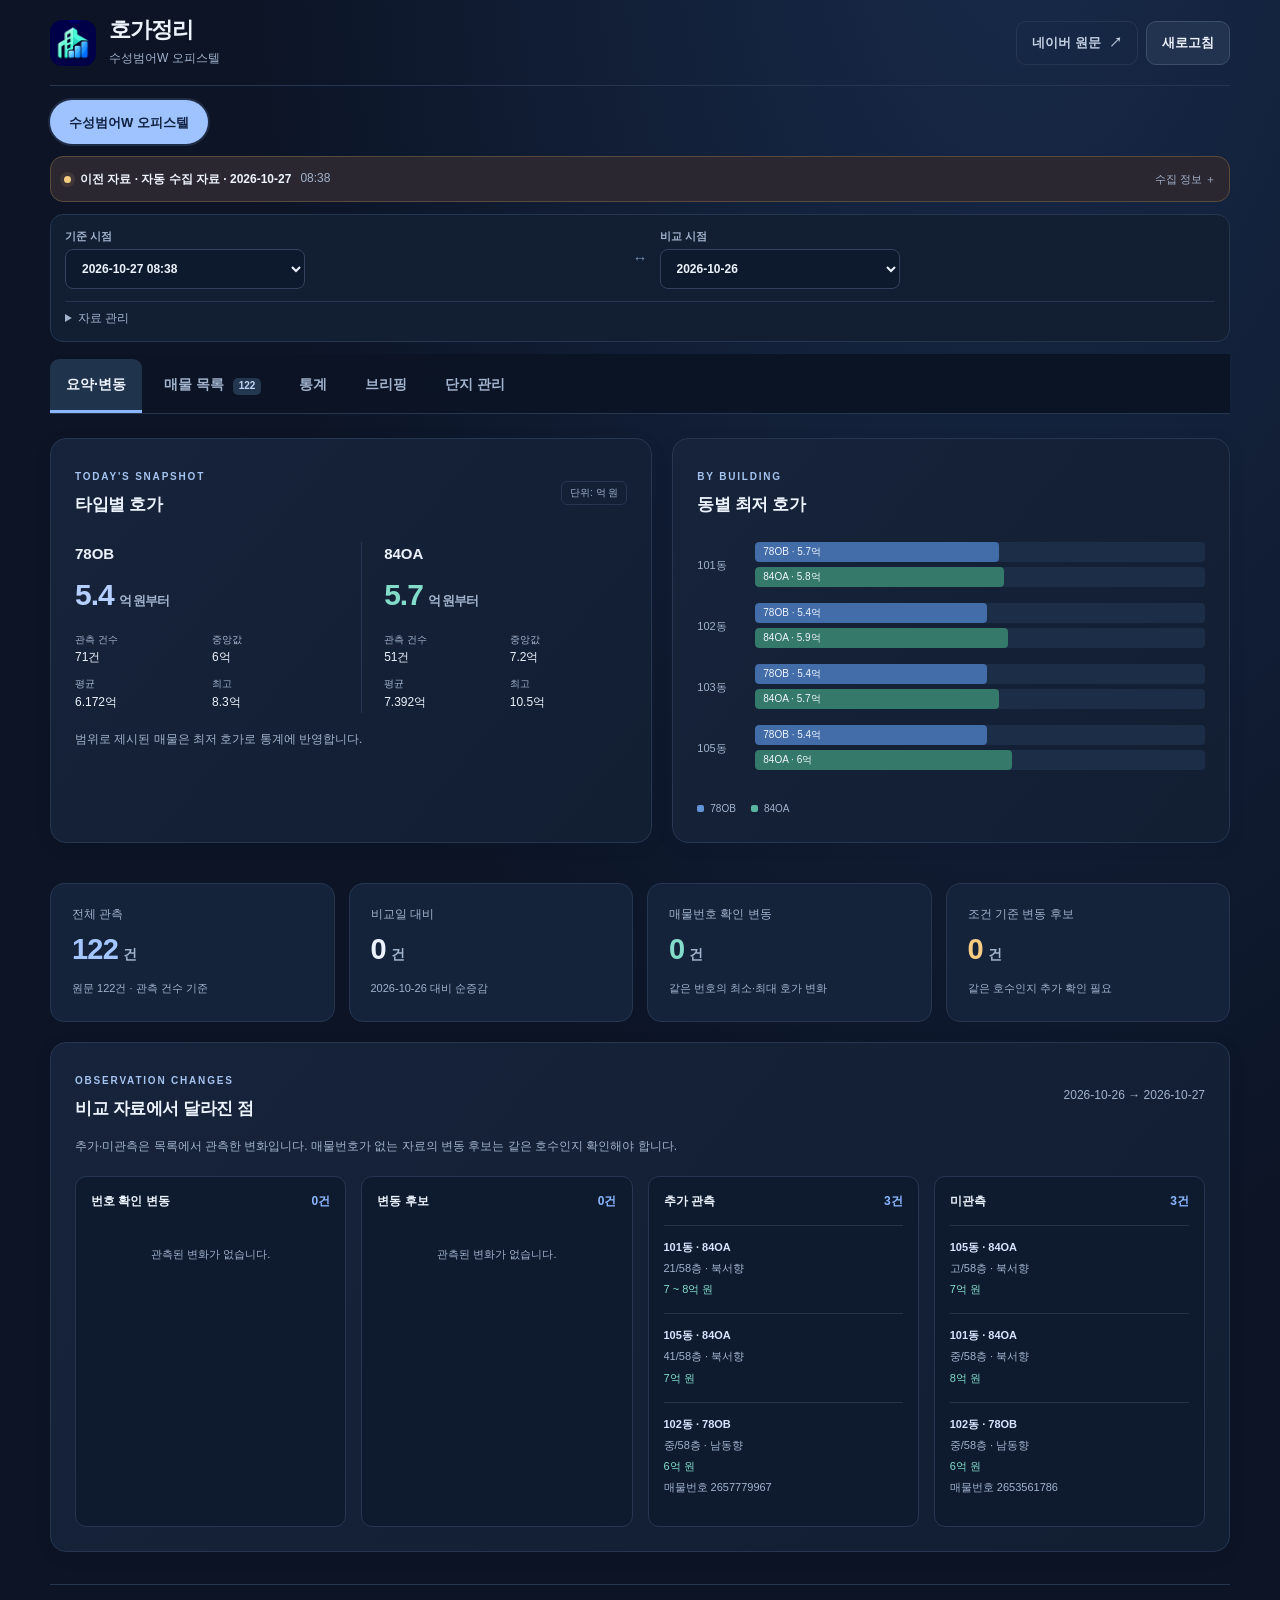
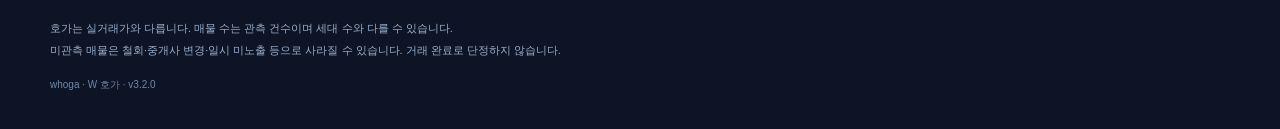
==== commit 733d0588: "ui: lead with type prices and collapse secondary collection controls" ====
--- a/index.html
+++ b/index.html
@@ -7,8 +7,8 @@
   <meta name="description" content="단지별 매도 호가와 관측 변화를 정리합니다.">
   <title>호가정리 · 단지별 호가 기록</title>
   <link rel="icon" href="assets/favicon.png" type="image/png">
-  <link rel="stylesheet" href="assets/style.css?v=3.2.0">
-  <script type="module" src="assets/app.mjs?v=3.2.0"></script>
+  <link rel="stylesheet" href="assets/style.css?v=3.2.2">
+  <script type="module" src="assets/app.mjs?v=3.2.2"></script>
 <meta property="og:title" content="호가정리"><meta property="og:description" content="단지별 매도 호가와 관측 변화를 정리합니다."><meta property="og:image" content="https://poeticecho.github.io/whoga/assets/og.png"><meta name="twitter:card" content="summary_large_image"></head>
 <body>
   <a class="skip" href="#main">본문으로 이동</a>
@@ -19,13 +19,13 @@
     </header>
     <main id="main">
 <nav id="complexTabs" class="complex-tabs" aria-label="단지 선택"></nav>
-      <div class="intro"><div><span class="eyebrow">COMPLEX WATCH</span><h1>단지별 호가를 한눈에.</h1><p>단지를 고르고, 수집 시점별 가격과 매물 변화를 비교하세요.</p></div><span class="schedule" id="scheduleLabel">매일 오전 8:13 전후 · 한국시간</span></div>
+      <h1 class="sr-only">단지별 호가와 관측 변화</h1>
       <section id="statusBanner" class="status-banner" aria-live="polite"><span class="status-dot"></span><div><strong>자료를 불러오고 있습니다.</strong><p>저장된 날짜별 데이터를 확인합니다.</p></div></section>
-      <p id="selectionInfo" class="selection-info" role="status"></p><section class="toolbar" aria-label="비교 날짜 선택">
+      <p id="selectionInfo" class="sr-only" role="status"></p><section class="toolbar" aria-label="비교 날짜 선택">
         <label>기준 시점<select id="snapshotSelect" disabled><option>불러오는 중</option></select></label>
         <span class="compare-arrow" aria-hidden="true">↔</span>
         <label>비교 시점<select id="compareSelect" disabled><option>비교 없음</option></select></label>
-        <div class="toolbar-actions"><button class="button quiet" id="openImportBtn" type="button" aria-expanded="false" aria-controls="importPanel">자료 가져오기</button><button class="button quiet" id="exportJsonBtn" type="button" disabled>현재 자료 저장</button></div>
+        <details class="data-tools"><summary>자료 관리</summary><div class="toolbar-actions"><button class="button quiet" id="openImportBtn" type="button" aria-expanded="false" aria-controls="importPanel">자료 가져오기</button><button class="button quiet" id="exportJsonBtn" type="button" disabled>현재 자료 저장</button></div></details>
       </section>
       <section id="importPanel" class="panel import-panel" hidden aria-labelledby="importHeading">
         <div class="section-head"><div><h2 id="importHeading">수동 자료 가져오기</h2><p>자료 분석 → 결과 확인 → 서버에 저장. 저장한 자료는 날짜별로 누적됩니다.</p></div><button type="button" class="button quiet" id="closeImportBtn">닫기</button></div>
@@ -47,8 +47,8 @@
       </div>
       <div id="content" aria-busy="true"><section id="panel-manage" role="tabpanel" aria-labelledby="tab-manage" hidden><div class="panel"><h2>단지 관리</h2><p>단지 번호 또는 네이버 단지·지도 주소를 붙여넣으세요. 번호로 자동 변환됩니다. 아파트·오피스텔 매매를 최대 3개 단지까지 순환 수집합니다.</p><form id="collectionPlan"><div class="plan-row"><label>단지 번호 1<input id="complexNumber0" inputmode="text" maxlength="16000" placeholder="140635" required></label><label>별칭 (선택)<input id="complexLabel0" maxlength="60" placeholder="단지 이름"></label></div><div class="plan-row"><label>단지 번호 2<input id="complexNumber1" inputmode="text" maxlength="16000" placeholder="선택" ></label><label>별칭 (선택)<input id="complexLabel1" maxlength="60" placeholder="단지 이름"></label></div><div class="plan-row"><label>단지 번호 3<input id="complexNumber2" inputmode="text" maxlength="16000" placeholder="선택" ></label><label>별칭 (선택)<input id="complexLabel2" maxlength="60" placeholder="단지 이름"></label></div><label>수집 간격<select id="rotationHours"><option value="1">1시간마다 한 단지</option><option value="3">3시간마다 한 단지</option><option value="6" selected>6시간마다 한 단지</option></select></label><p id="rotationSummary" class="footnote"></p><label class="check-label"><input id="rotationEnabled" type="checkbox" checked> 순환 수집 및 성공 후 자동 업로드 켜기</label><p class="footnote">저장하면 NAS 3.0 이상이 약 5분 이내 설정을 읽고 첫 단지부터 수집합니다. NAS 전원·인터넷·토큰이 유지되어야 합니다. 실패한 수집은 다음 차례로 넘어가며 기존 자료를 보존합니다.</p><label>설정 저장용 GitHub 토큰<input id="planToken" type="password" autocomplete="off" spellcheck="false" placeholder="whoga 저장소 Contents 읽기·쓰기 권한"></label><p class="footnote">토큰은 이번 저장 요청에만 사용하며 브라우저 저장소에 기록하지 않습니다. 단지 번호·별칭·주기는 공개 저장소에 저장됩니다.</p><button id="savePlan" class="button primary" type="submit">단지·주기 설정 저장</button><p id="planMessage" role="status" aria-live="polite"></p><a id="planCommit" target="_blank" rel="noopener noreferrer" hidden>설정 저장 기록 ↗</a></form></div></section>
         <section id="panel-overview" role="tabpanel" aria-labelledby="tab-overview">
+          <div class="overview-grid"><section class="panel"><div class="section-head"><div><span class="eyebrow">TODAY'S SNAPSHOT</span><h2>타입별 호가</h2></div><span class="pill">단위: 억 원</span></div><div id="typeCards" class="type-grid"></div><p class="footnote">범위로 제시된 매물은 최저 호가로 통계에 반영합니다.</p></section><section class="panel"><div class="section-head"><div><span class="eyebrow">BY BUILDING</span><h2>동별 최저 호가</h2></div></div><div id="dongChart" class="dong-chart"></div></section></div>
           <div id="kpiGrid" class="kpi-grid"></div>
-          <div class="overview-grid"><section class="panel"><div class="section-head"><div><span class="eyebrow">TODAY'S SNAPSHOT</span><h2>타입별 호가</h2></div><span class="pill">단위: 억 원</span></div><div id="typeCards" class="type-grid"></div><p class="footnote">범위로 제시된 매물은 최저 호가로 통계에 반영합니다.</p></section><section class="panel"><div class="section-head"><div><span class="eyebrow">BY BUILDING</span><h2>동별 최저 호가</h2></div></div><div id="dongChart" class="dong-chart"></div></section></div>
           <section class="panel diff-panel"><div class="section-head"><div><span class="eyebrow">OBSERVATION CHANGES</span><h2>비교 자료에서 달라진 점</h2></div><span id="compareLabel" class="muted"></span></div><p class="footnote" id="diffNote"></p><div id="diffCards" class="diff-grid"></div></section>
         </section>
         <section id="panel-listings" role="tabpanel" aria-labelledby="tab-listings" hidden>
--- a/assets/style.css
+++ b/assets/style.css
@@ -28,3 +28,23 @@
 /* Consistent controls and compact navigation */
 :root{--font-ui:-apple-system,BlinkMacSystemFont,"Segoe UI","Noto Sans KR","Apple SD Gothic Neo",sans-serif}body,button,input,select,textarea{font-family:var(--font-ui)}.brand-icon{border-radius:12px}.intro{margin:24px 0 20px}.intro h1{font-size:30px}.complex-tabs{gap:8px;margin:20px 0 0;padding-bottom:8px}.complex-tabs .button{border-radius:999px;padding-inline:18px;min-height:44px}.complex-tabs a[aria-current=page]{box-shadow:0 0 0 2px #8bb7ff26}.selection-info{color:var(--muted);font-size:12px;line-height:1.8;margin:12px 3px}.toolbar{padding:18px;gap:18px;flex-wrap:wrap}.toolbar label{flex:1;min-width:170px;display:block;font-weight:600}.toolbar select{display:block;width:100%;margin-top:7px;min-height:46px}.toolbar-actions{align-self:end;flex-wrap:wrap}.tabbar{position:sticky;top:0;z-index:20;background:#0c1425f5;backdrop-filter:blur(12px);overflow-x:auto;flex-wrap:nowrap;gap:6px;padding-top:10px}.tabbar button{min-height:48px;white-space:nowrap;padding-inline:16px;font-size:14px}.tabbar button[aria-selected=true]{background:#20334d;border-radius:9px 9px 0 0}.button,input,select{min-height:44px}.check-label input{min-height:initial}.panel{box-shadow:0 4px 24px #0000000a}.filter-grid{gap:14px}.filter-grid select,.filter-grid input{margin-top:6px}.listing-view-bar{align-items:center;flex-wrap:wrap}.listing-view-bar label{min-width:190px}#copyListingsBottom{display:flex;min-width:160px;margin:18px 0 4px auto}#listingText{max-height:65vh;overflow:auto;overscroll-behavior:contain}#collectionPlan{max-width:820px}.plan-row{background:#111e31;border:1px solid var(--border);border-radius:12px;padding:16px;gap:16px}#collectionPlan .plan-row label{margin:0}#planMessage:not(:empty){padding:14px;background:#14283a;border:1px solid #28465a;border-radius:10px}#savePlan{min-width:200px}.status-banner{margin-bottom:10px}.status-banner strong{font-size:14px}.status-banner p{line-height:1.8}section[role=tabpanel]{scroll-margin-top:70px}@media(max-width:760px){.shell{padding-inline:16px}.intro{display:block}.intro h1{font-size:26px}.schedule{margin-top:12px;white-space:normal}.complex-tabs{flex-wrap:nowrap;overflow-x:auto;padding-bottom:12px}.complex-tabs .button{flex-shrink:0;max-width:260px}.toolbar{gap:14px;padding:16px}.toolbar label{min-width:0;flex-basis:calc(50% - 10px)}.toolbar-actions{width:100%;display:flex}.toolbar-actions .button{flex:1}.tabbar{margin-inline:-16px;padding-inline:16px}.selection-info{font-size:12px}.panel{border-radius:13px}.plan-row{grid-template-columns:1fr}#copyListingsBottom{width:100%}.header{gap:10px}.brand strong{font-size:20px}.header-actions .button{padding-inline:10px;font-size:12px}.brand small{max-width:140px;display:block;overflow:hidden;text-overflow:ellipsis;white-space:nowrap}}
 @media(max-width:760px){.compare-arrow{display:none}.toolbar label{width:100%}.toolbar select{width:100%;max-width:none}}
+/* Keep type prices side by side on phones for direct comparison. */
+@media(max-width:1024px){
+  .type-grid{grid-template-columns:repeat(2,minmax(0,1fr));gap:18px 12px}
+  .type-card{min-width:0;overflow-wrap:anywhere}
+  .type-card+.type-card{border-left:0;padding-left:0}
+  .type-card:nth-child(even){border-left:1px solid var(--border);padding-left:12px}
+  .type-card h3{font-size:15px;line-height:1.5}
+  .type-card .type-min{font-size:28px;letter-spacing:-.8px}
+  .type-card .type-min span{display:block;margin:4px 0 0;font-size:11px;font-weight:500;letter-spacing:0}
+  .type-meta{grid-template-columns:repeat(2,minmax(0,1fr));gap:12px 6px;font-size:12px;margin-top:16px}
+  .type-meta>div{min-width:0}
+  .type-meta span{font-size:10px;margin-bottom:3px}
+}
+
+@media(max-width:360px){.header-actions{flex-wrap:wrap;justify-content:flex-end;gap:6px}.header .brand{flex-shrink:0}.header .brand small{max-width:110px}}
+
+/* Start with comparable prices; keep collection metadata available on demand. */
+.sr-only{position:absolute!important;width:1px;height:1px;padding:0;margin:-1px;overflow:hidden;clip:rect(0,0,0,0);white-space:nowrap;border:0}
+.header{padding-top:16px;padding-bottom:16px}.complex-tabs{margin:14px 0 4px}.compact-status{display:block;padding:0;margin:0 0 12px}.collection-details{width:100%}.collection-details summary{list-style:none;display:flex;gap:9px;align-items:center;cursor:pointer;padding:10px 13px;min-height:44px}.collection-details summary::-webkit-details-marker{display:none}.collection-details summary:focus-visible{outline:2px solid var(--blue);outline-offset:3px}.collection-details .status-dot{margin:0;flex-shrink:0}.collection-details summary strong{font-size:12px;line-height:1.5}.status-clock{font-size:12px;color:var(--muted);white-space:nowrap}.status-more{font-size:11px;color:var(--muted);margin-left:auto;white-space:nowrap}.status-more:after{content:' ＋'}.collection-details[open] .status-more:after{content:' −'}.collection-body{border-top:1px solid #ffffff12;padding:10px 13px}.collection-body p{margin:4px 0}.toolbar{padding:12px 14px;gap:12px;align-items:center}.toolbar label{font-size:11px}.toolbar select{min-height:40px;margin-top:4px;font-size:12px}.data-tools{flex-basis:100%;border-top:1px solid var(--border);padding-top:7px}.data-tools summary{cursor:pointer;color:var(--muted);font-size:12px}.data-tools .toolbar-actions{padding:10px 0 0}.tabbar{padding-top:5px;margin-top:12px}.overview-grid{margin-top:16px}#kpiGrid{margin-top:20px}.type-grid .type-min{font-variant-numeric:tabular-nums}
+@media(max-width:760px){.header{padding:14px 0}.brand-icon{width:38px;height:38px}.complex-tabs{margin-top:12px;padding-bottom:8px}.compact-status{margin-bottom:10px}.collection-details summary{gap:7px;padding:9px 11px}.collection-details summary strong{font-size:11px}.status-clock{font-size:11px}.status-more{font-size:10px}.toolbar{gap:10px;padding:10px 12px}.toolbar label{flex-basis:calc(50% - 5px)}.data-tools .toolbar-actions{width:auto}.data-tools .toolbar-actions .button{flex:initial}.tabbar button{min-height:42px;font-size:13px;padding-inline:12px}.tabbar{margin-top:8px}.overview-grid{margin-top:12px}.overview-grid>.panel{padding:16px}.overview-grid .section-head{margin-bottom:16px}.overview-grid .eyebrow{display:none}.overview-grid h2{font-size:18px}.overview-grid .footnote{font-size:10px}.collection-body .schedule{margin:4px 0}}
